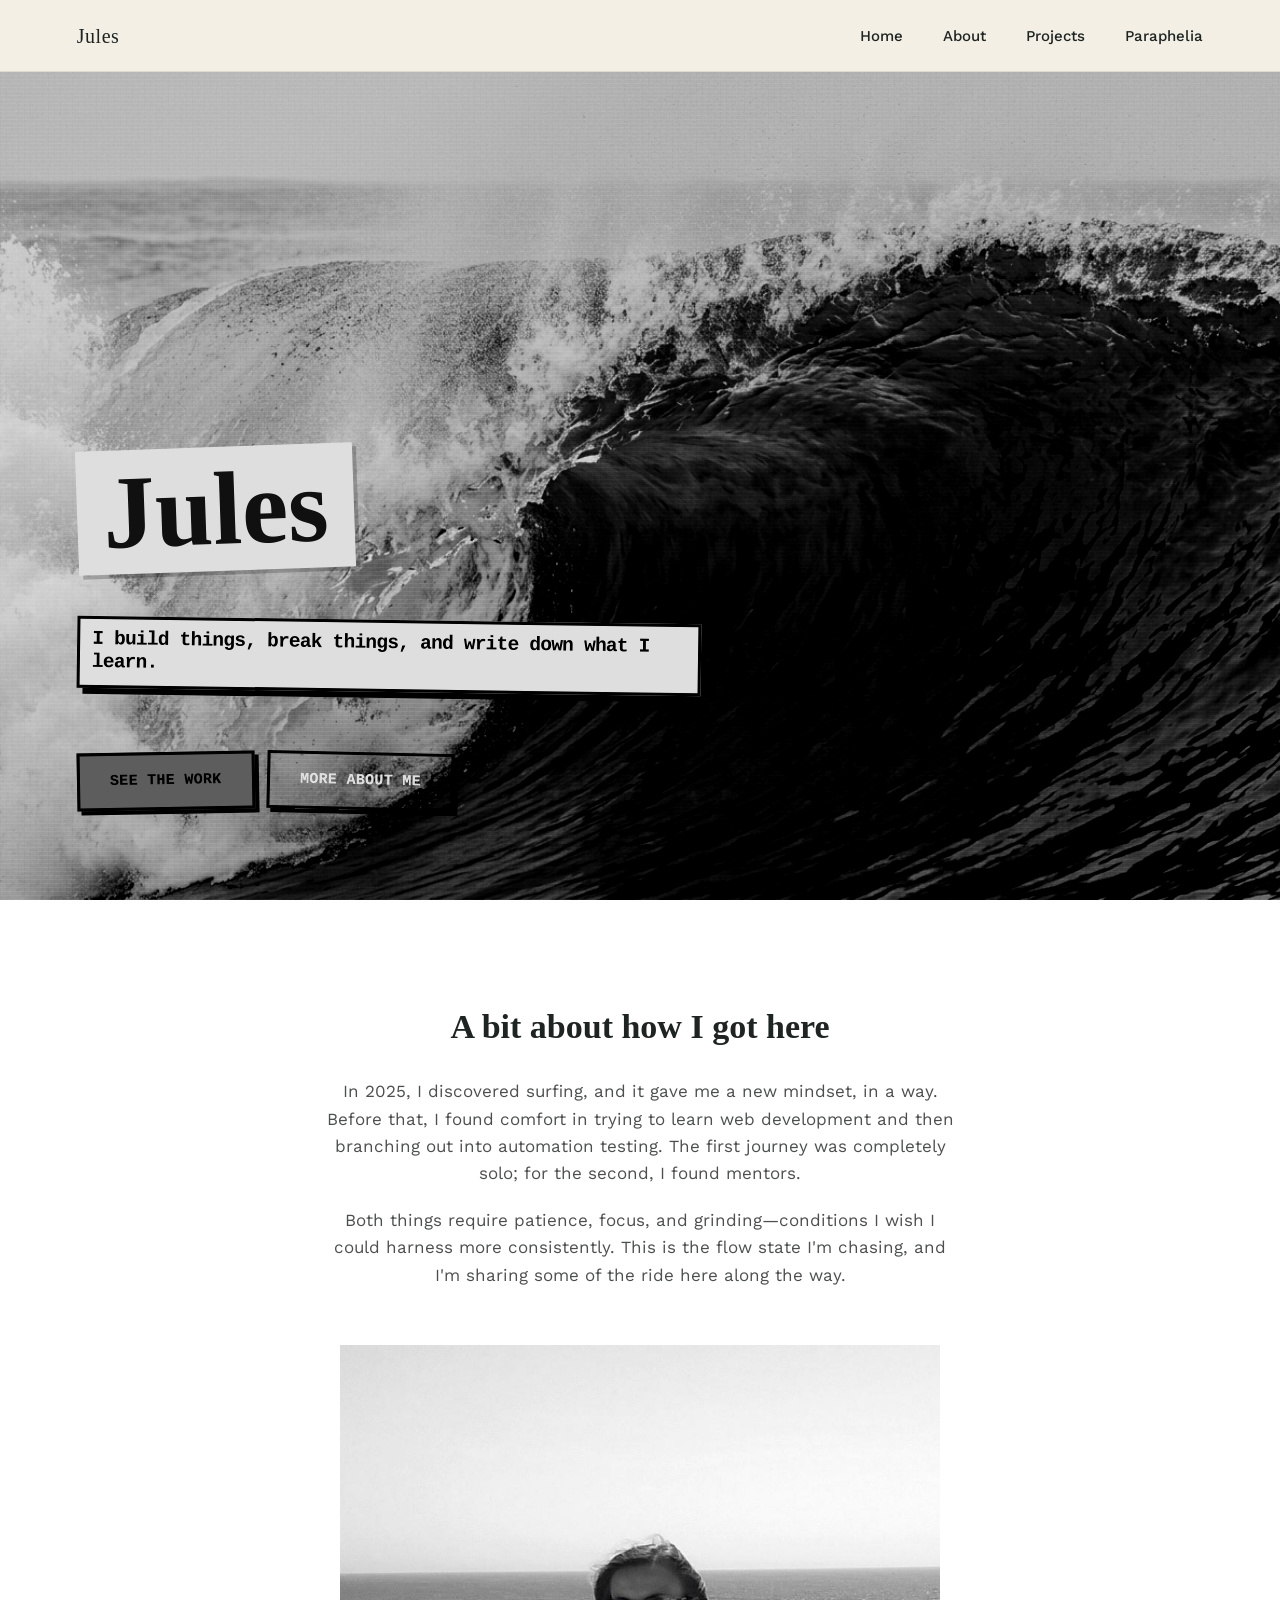
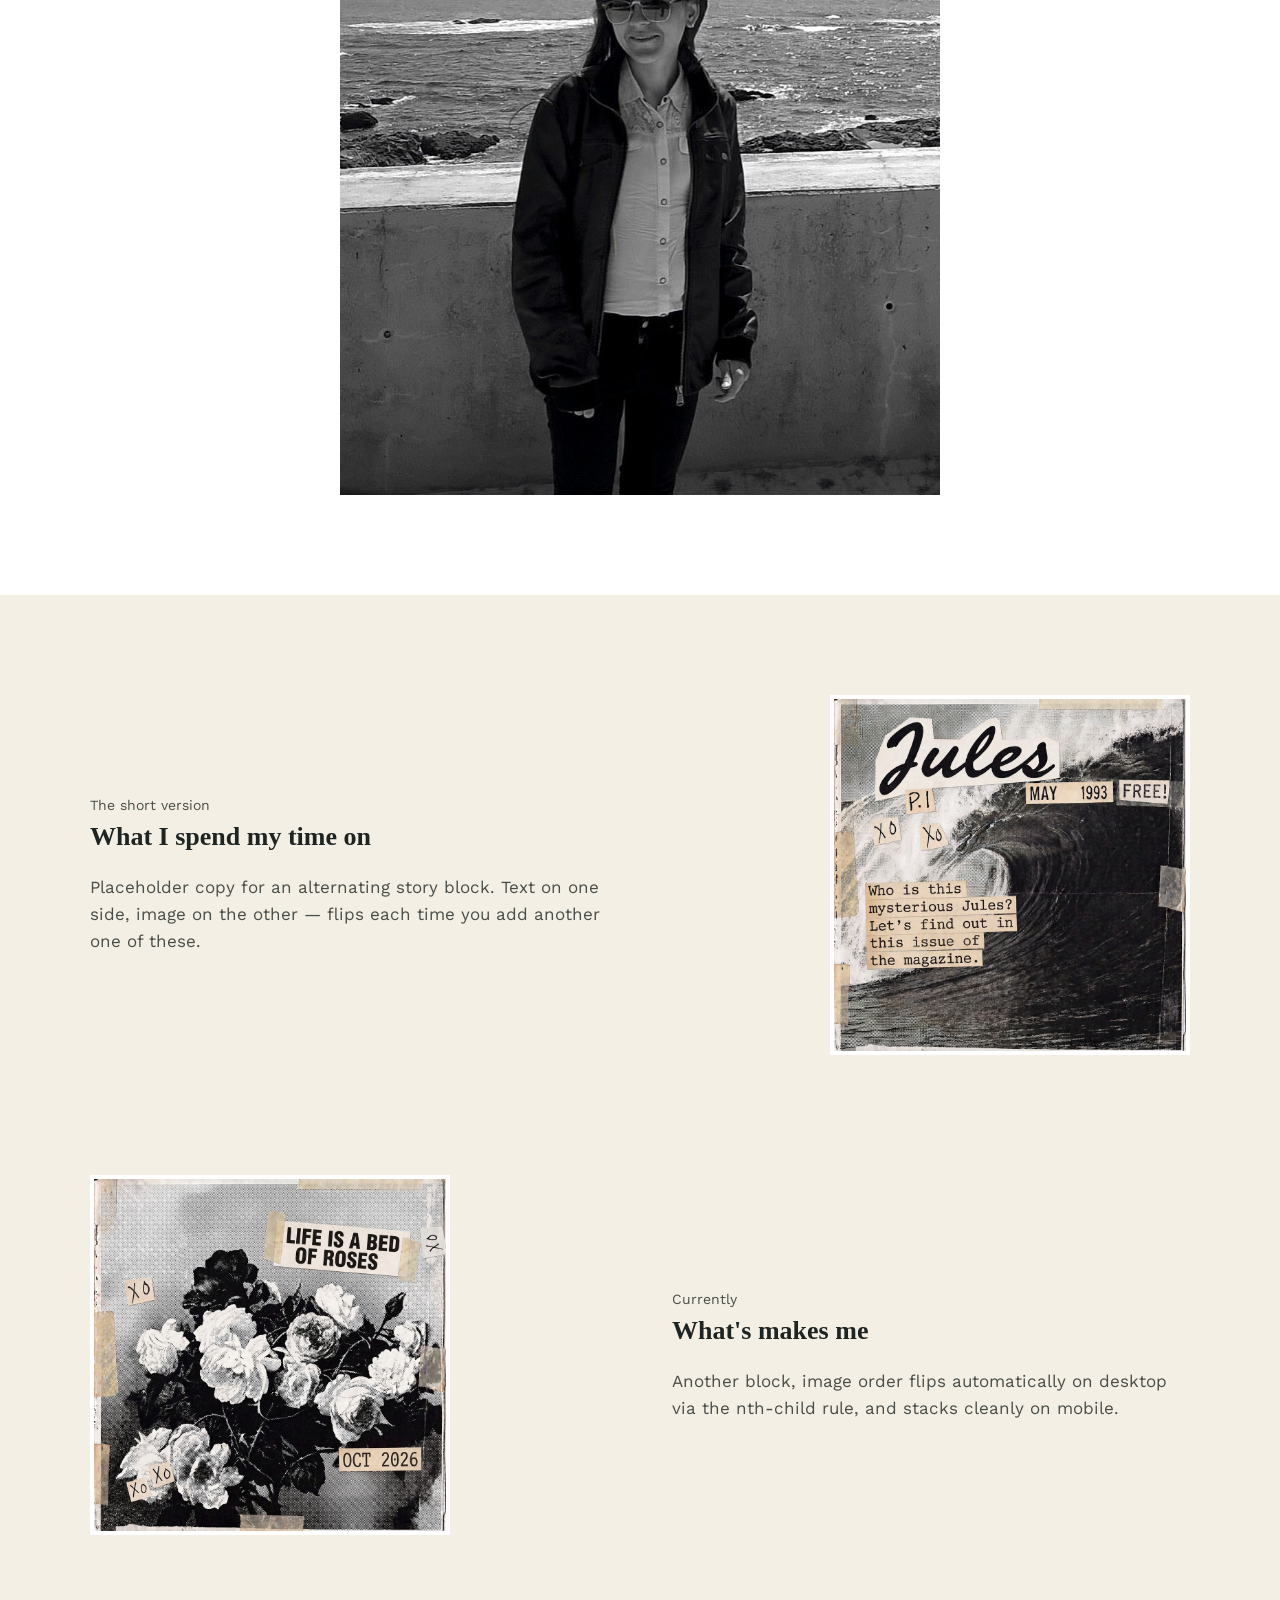
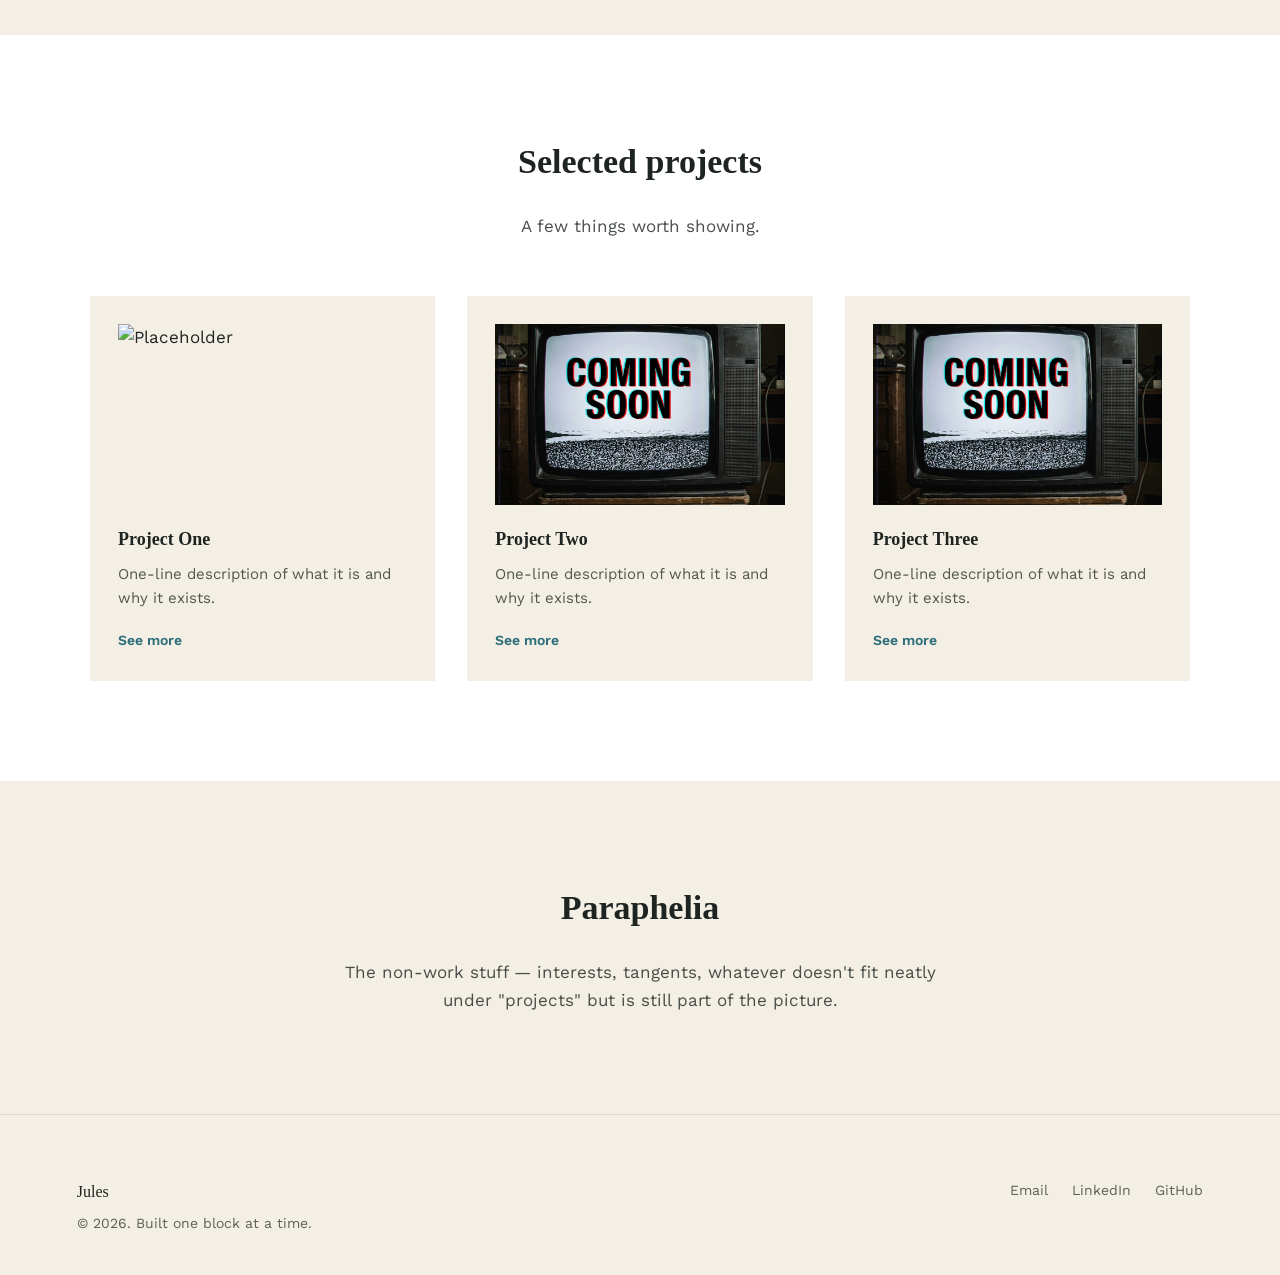
==== index.html @ 72de9118 "small test edit" ====
<!DOCTYPE html>
<html lang="en">
<head>
<meta charset="UTF-8">
<meta name="viewport" content="width=device-width, initial-scale=1.0">
<title>Jules — Scaffold</title>
<link rel="preconnect" href="https://fonts.googleapis.com">
<link href="https://fonts.googleapis.com/css2?family=Permanent+Marker&family=Special+Elite&family=Work+Sans:wght@400;500;600&display=swap" rel="stylesheet">
  <link rel="stylesheet" href="css/styles.css">
</head>
<body>

  <nav class="nav">
    <div class="nav__logo">Jules</div>
    <div class="nav__links">
      <a href="#home">Home</a>
      <a href="#about">About</a>
      <a href="#projects">Projects</a>
      <a href="#paraphelia">Paraphelia</a>
    </div>
  </nav>

  <!-- HERO: centered statement, homepage -->
  <section class="hero" id="home">
    <div class="hero__inner">
      <div class="zine-headline"><h1>Jules</h1></div>
      <div class="zine-body">I build things, break things, and write down what I learn.</div>
      <div class="hero__actions">
        <a href="#projects" class="btn btn--primary">See the work</a>
        <a href="#about" class="btn btn--ghost">More about me</a>
      </div>
    </div>
  </section>

  <!-- ABOUT: centered intro text, generous side whitespace -->
  <section class="section section--white" id="about">
    <div class="about">
      <h2>A bit about how I got here</h2>
      <p>In 2025, I discovered surfing, and it gave me a new mindset, in a way. Before that, I found comfort in trying to learn web development and then branching out into automation testing. The first journey was completely solo; for the second, I found mentors. </p>
      <p> Both things require patience, focus, and grinding—conditions I wish I could harness more consistently. This is the flow state I'm chasing, and I'm sharing some of the ride here along the way.</p>
      </div>

    <div class="triptych">
      <img src="images/Porto.jpg" alt="Porto">
    </div>
  </section>

  <!-- STORY: alternating text + image sections -->
  <section class="section">
    <div class="story">
      <div class="story__text">
        <p class="story__label">The short version</p>
        <h3>What I spend my time on</h3>
        <p>Placeholder copy for an alternating story block. Text on one side, image on the other — flips each time you add another one of these.</p>
      </div>
      <a class="story__preview" href="images/mysterious.png" target="_blank" rel="noopener" aria-label="Open the full mysterious scene">
        <img src="images/mysterious.png" alt="Mysterious scene">
      </a>
    </div>

    <div class="story">
      <div class="story__text">
        <p class="story__label">Currently</p>
        <h3>What's makes me</h3>
        <p>Another block, image order flips automatically on desktop via the nth-child rule, and stacks cleanly on mobile.</p>
      </div>
      <a class="story__preview" href="images/Life%20is%20roses.png" target="_blank" rel="noopener" aria-label="Open the full Life Is Roses image">
        <img src="images/Life%20is%20roses.png" alt="Life is roses">
      </a>
    </div>
  </section>

  <!-- PROJECTS: 3-column card grid -->
  <section class="section section--white" id="projects">
    <div class="about">
      <h2>Selected projects</h2>
      <p>A few things worth showing.</p>
    </div>

    <div class="cards">
      <div class="card">
        <img src="https://placehold.co/500x312/E8E2D3/1E2422?text=Project+1" alt="Placeholder">
        <h4>Project One</h4>
        <p>One-line description of what it is and why it exists.</p>
        <a href="#">See more</a>
      </div>
      <div class="card">
        <img src="images/soon.png" alt="Project Two preview">
        <h4>Project Two</h4>
        <p>One-line description of what it is and why it exists.</p>
        <a href="#">See more</a>
      </div>
      <div class="card">
        <img src="images/soon.png" alt="Project Three preview">
        <h4>Project Three</h4>
        <p>One-line description of what it is and why it exists.</p>
        <a href="#">See more</a>
      </div>
    </div>
  </section>

  <!-- PARAPHELIA: placeholder section for personal interests -->
  <section class="section" id="paraphelia">
    <div class="about">
      <h2>Paraphelia</h2>
      <p>The non-work stuff — interests, tangents, whatever doesn't fit neatly under "projects" but is still part of the picture.</p>
    </div>
  </section>

  <footer class="footer">
    <div>
      <div class="footer__logo">Jules</div>
      <div>© 2026. Built one block at a time.</div>
    </div>
    <div class="footer__links">
      <a href="#">Email</a>
      <a href="#">LinkedIn</a>
      <a href="#">GitHub</a>
    </div>
  </footer>

</body>
</html>
---- css/styles.css ----
:root {
    --sand: #F3EFE4;
    --ink: #1E2422;
    --teal: #2C6E7A;
    --coral: #E2673F;
    --sage: #7C8B6F;
    --pink: #C95778;
    --white: #FFFFFF;

    --font-display: 'Permanent Marker', cursive;
    --font-zine: 'Special Elite', monospace;
    --font-body: 'Work Sans', sans-serif;

    --nav-height: 72px;
    --gutter: clamp(24px, 6vw, 96px);
  }

  * { box-sizing: border-box; }

  html { scroll-behavior: smooth; }

  body {
    margin: 0;
    background: var(--sand);
    color: var(--ink);
    font-family: var(--font-body);
    font-size: 17px;
    line-height: 1.6;
  }

  a { color: inherit; text-decoration: none; }

  img { max-width: 100%; display: block; }

  /* ---------- Sticky nav ---------- */
  .nav {
    position: sticky;
    top: 0;
    z-index: 100;
    height: var(--nav-height);
    display: flex;
    align-items: center;
    justify-content: space-between;
    padding: 0 var(--gutter);
    background: var(--sand);
    border-bottom: 1px solid rgba(30,36,34,0.1);
  }

  .nav__logo {
    font-family: var(--font-display);
    font-size: 20px;
    letter-spacing: 0.5px;
  }

  .nav__links {
    display: flex;
    gap: 40px;
    font-size: 15px;
    font-weight: 500;
  }

  .nav__links a {
    position: relative;
    padding: 4px 0;
  }

  .nav__links a:hover,
  .nav__links a:focus-visible {
    color: var(--teal);
  }

  .nav__links a::after {
    content: "";
    position: absolute;
    left: 0;
    bottom: -2px;
    width: 0;
    height: 2px;
    background: var(--teal);
    transition: width 0.2s ease;
  }

  .nav__links a:hover::after,
  .nav__links a:focus-visible::after {
    width: 100%;
  }

  @media (max-width: 640px) {
    .nav__links { gap: 20px; font-size: 13px; }
  }

  /* ---------- Hero: centered statement ---------- */
  /* ---------- Hero: fanzine collage (Jules cover layout) ---------- */
  /* ---------- Hero: fanzine collage ---------- */
  .hero {
    position: relative;
    min-height: calc(100vh - var(--nav-height));
    display: flex;
    align-items: flex-end;
    justify-content: flex-start;
    text-align: left;
    padding: 60px var(--gutter) 90px;
    background-image: url('../images/hero.jpg');
    background-size: cover;
    background-position: center 60%;
    background-repeat: no-repeat;
    isolation: isolate;
  }

  .hero::after {
    content: "";
    position: absolute;
    inset: 0;
    background: linear-gradient(0deg, rgba(10,8,10,0.15) 0%, rgba(10,8,10,0) 40%);
    z-index: -1;
  }

  .hero__inner {
    max-width: 640px;
  }

  .zine-tags {
    display: flex;
    gap: 10px;
    margin-bottom: 22px;
  }

  .zine-tag {
    background: var(--sand);
    color: var(--ink);
    font-family: var(--font-zine);
    font-size: 13px;
    letter-spacing: 0.5px;
    padding: 6px 14px;
    transform: rotate(-1.5deg);
    box-shadow: 3px 3px 0 rgba(0,0,0,0.18);
  }

  .zine-tag:nth-child(2) { transform: rotate(1.5deg); }

  .zine-headline {
    display: inline-block;
    background: var(--sand);
    padding: 10px 26px;
    transform: rotate(-2deg);
    box-shadow: 4px 4px 0 rgba(0,0,0,0.2);
    margin-bottom: 22px;
  }

  .zine-headline h1 {
    margin: 0;
    font-family: var(--font-display);
    font-size: clamp(52px, 10vw, 104px);
    line-height: 1;
    color: var(--ink);
  }

  .zine-body {
    display: inline-block;
    background: var(--sand);
    color: var(--ink);
    font-family: var(--font-zine);
    font-size: 15px;
    line-height: 1.7;
    padding: 18px 22px;
    max-width: 440px;
    transform: rotate(-1deg);
    box-shadow: 4px 4px 0 rgba(0,0,0,0.18);
    margin-bottom: 28px;
  }

  .zine-body u {
    text-decoration-thickness: 2px;
    text-decoration-color: var(--pink);
  }

  .hero__actions {
    display: flex;
    gap: 16px;
    flex-wrap: wrap;
  }

  .btn {
    display: inline-block;
    padding: 14px 30px;
    border-radius: 999px;
    font-weight: 600;
    font-size: 15px;
  }

  .btn--primary {
    background: var(--pink);
    color: var(--white);
  }

  .btn--primary:hover { background: #ad4363; }

  .btn--ghost {
    border: 1px solid rgba(255,255,255,0.8);
    color: var(--white);
  }

  .btn--ghost:hover { border-color: var(--pink); color: var(--pink); }

  /* ---------- Centered intro / about text block ---------- */
  .section {
    padding: 100px var(--gutter);
  }

  .section--white { background: var(--white); }

  .about {
    max-width: 640px;
    margin: 0 auto;
    text-align: center;
  }

  .about h2 {
    font-family: var(--font-display);
    font-size: clamp(24px, 3vw, 34px);
    margin: 0 0 24px;
  }

  .about p {
    margin: 0 0 20px;
    color: rgba(30,36,34,0.8);
  }

  .about p:last-child { margin-bottom: 0; }

  /* ---------- Image triptych ---------- */
  .triptych {
    display: flex;
    justify-content: center;
    margin-top: 56px;
  }

  .triptych img {
    width: min(100%, 600px);
    aspect-ratio: 4 / 5;
    object-fit: cover;
  }

  /* ---------- Alternating text + image ---------- */
  .story {
    display: grid;
    grid-template-columns: 1fr 1fr;
    gap: 64px;
    align-items: center;
    max-width: 1100px;
    margin: 0 auto;
  }

  .story + .story { margin-top: 120px; }

  .story:nth-child(even) .story__text { order: 2; }

  .story__label {
    font-size: 14px;
    color: var(--sage);
    margin-bottom: 12px;
  }

  .story__text h3 {
    font-family: var(--font-display);
    font-size: 26px;
    margin: 0 0 16px;
  }

  .story__text p {
    color: rgba(30,36,34,0.8);
    margin: 0;
  }

  .story img {
    width: 100%;
    aspect-ratio: 4 / 3;
    object-fit: cover;
  }

  .story__preview {
    display: block;
    width: min(100%, 360px);
    aspect-ratio: 1;
    justify-self: end;
    padding: 4px;
    background: var(--white);
    overflow: hidden;
  }

  .story:nth-child(even) .story__preview {
    justify-self: start;
  }

  .story__preview img {
    width: 100%;
    height: 100%;
    object-fit: contain;
    transition: transform 0.2s ease;
  }

  .story__preview:hover img,
  .story__preview:focus-visible img {
    transform: scale(1.02);
  }

  @media (max-width: 780px) {
    .story, .story:nth-child(even) .story__text {
      grid-template-columns: 1fr;
      order: initial;
    }
    .story { grid-template-columns: 1fr; }
    .story + .story { margin-top: 64px; }
    .story__preview { justify-self: center; }
    .story:nth-child(even) .story__preview { justify-self: center; }
  }

  /* ---------- Cards row ---------- */
  .cards {
    display: grid;
    grid-template-columns: repeat(3, 1fr);
    gap: 32px;
    max-width: 1100px;
    margin: 56px auto 0;
  }

  .card {
    background: var(--sand);
    padding: 28px;
  }

  .card img {
    width: 100%;
    aspect-ratio: 16 / 10;
    object-fit: cover;
    margin-bottom: 20px;
  }

  .card h4 {
    font-family: var(--font-display);
    font-size: 18px;
    margin: 0 0 8px;
  }

  .card p {
    font-size: 15px;
    color: rgba(30,36,34,0.75);
    margin: 0 0 16px;
  }

  .card a {
    font-size: 14px;
    font-weight: 600;
    color: var(--teal);
  }

  @media (max-width: 780px) {
    .cards { grid-template-columns: 1fr; }
  }

  /* ---------- Footer ---------- */
  .footer {
    padding: 64px var(--gutter) 40px;
    border-top: 1px solid rgba(30,36,34,0.1);
    display: flex;
    justify-content: space-between;
    flex-wrap: wrap;
    gap: 24px;
    font-size: 14px;
    color: rgba(30,36,34,0.7);
  }

  .footer__logo {
    font-family: var(--font-display);
    font-size: 16px;
    color: var(--ink);
    margin-bottom: 8px;
  }

  .footer__links {
    display: flex;
    gap: 24px;
  }
  /* ---------- Rugged 90s photocopied zine treatment (hero only) ---------- */
  .hero { isolation: isolate; filter: grayscale(1) contrast(1.18) brightness(.87); }
  .hero::before {
    content: ""; position: absolute; inset: 0; z-index: 0; pointer-events: none;
    background-image:
      repeating-linear-gradient(0deg, rgba(255,255,255,.10) 0 1px, transparent 1px 4px),
      repeating-linear-gradient(90deg, rgba(0,0,0,.055) 0 1px, transparent 1px 6px),
      radial-gradient(ellipse at 15% 30%, rgba(255,255,255,.20), transparent 42%),
      radial-gradient(ellipse at 70% 65%, rgba(0,0,0,.34), transparent 62%);
    mix-blend-mode: overlay; opacity: .72;
  }
  .hero__inner { position: relative; z-index: 2; max-width: 830px; }
  .zine-body {
    display: inline-block; max-width: 39rem; margin-top: 1.7rem; padding: .55rem .75rem .62rem;
    color: #0b0b0b; background: #f4efe4; border: 3px solid #0b0b0b; box-shadow: 6px 6px 0 #0b0b0b;
    font-family: "Courier New", Courier, monospace; font-size: clamp(.9rem, 1.6vw, 1.22rem);
    font-weight: 700; line-height: 1.2; letter-spacing: -.04em; transform: rotate(.8deg);
  }
  .hero__actions { gap: .8rem; margin-top: 2rem; }
  .hero .btn {
    border: 3px solid #0b0b0b; border-radius: 0; box-shadow: 4px 4px 0 #0b0b0b;
    font-family: "Courier New", Courier, monospace; font-weight: 900; letter-spacing: .02em;
    text-transform: uppercase; transform: rotate(-1deg); transition: transform .12s ease, box-shadow .12s ease;
  }
  .hero .btn:nth-child(2) { transform: rotate(1.3deg); }
  .hero .btn:hover { transform: translate(3px,3px) rotate(-1deg); box-shadow: 1px 1px 0 #0b0b0b; }
  .hero .btn--primary { background: #ff3ea5; color: #090909; }
  .hero .btn--secondary { background: #f4efe4; color: #090909; }
  @media (max-width: 640px) { .zine-body { margin-top: 1.3rem; box-shadow: 4px 4px 0 #0b0b0b; } }
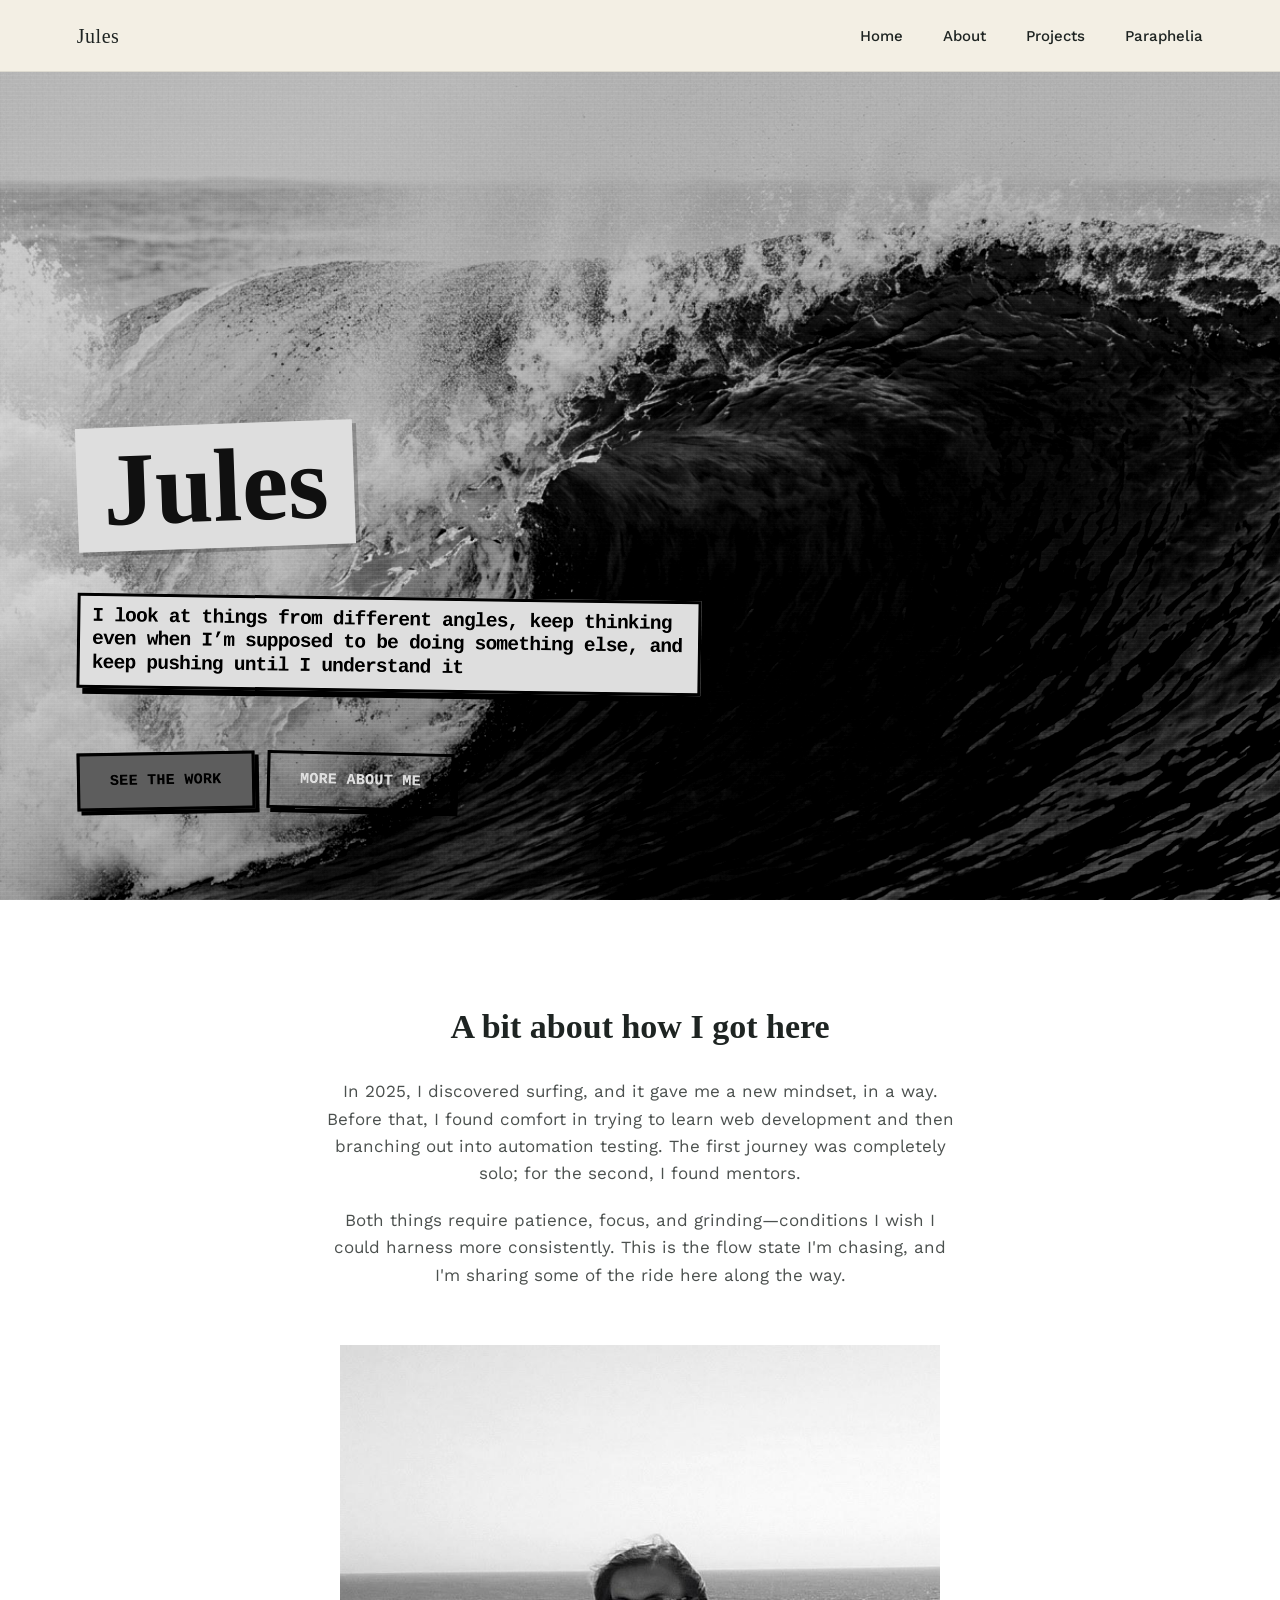
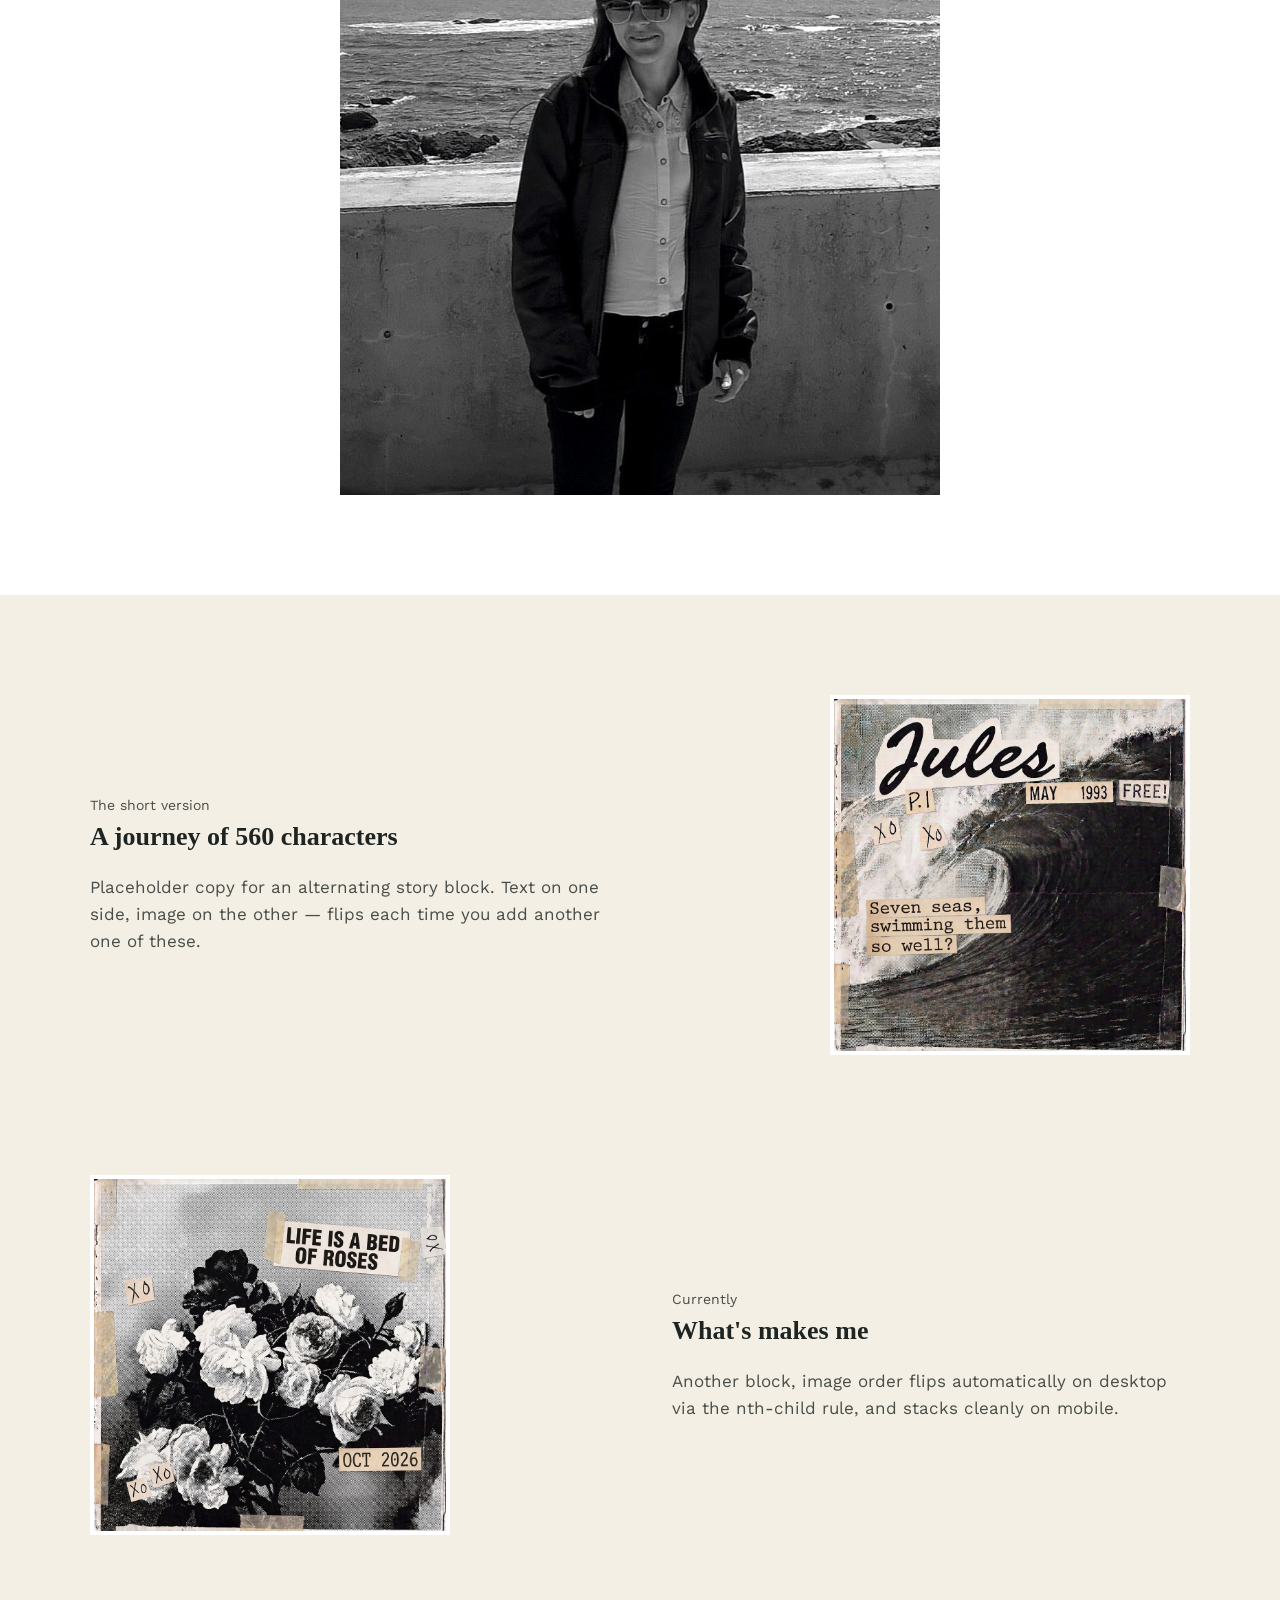
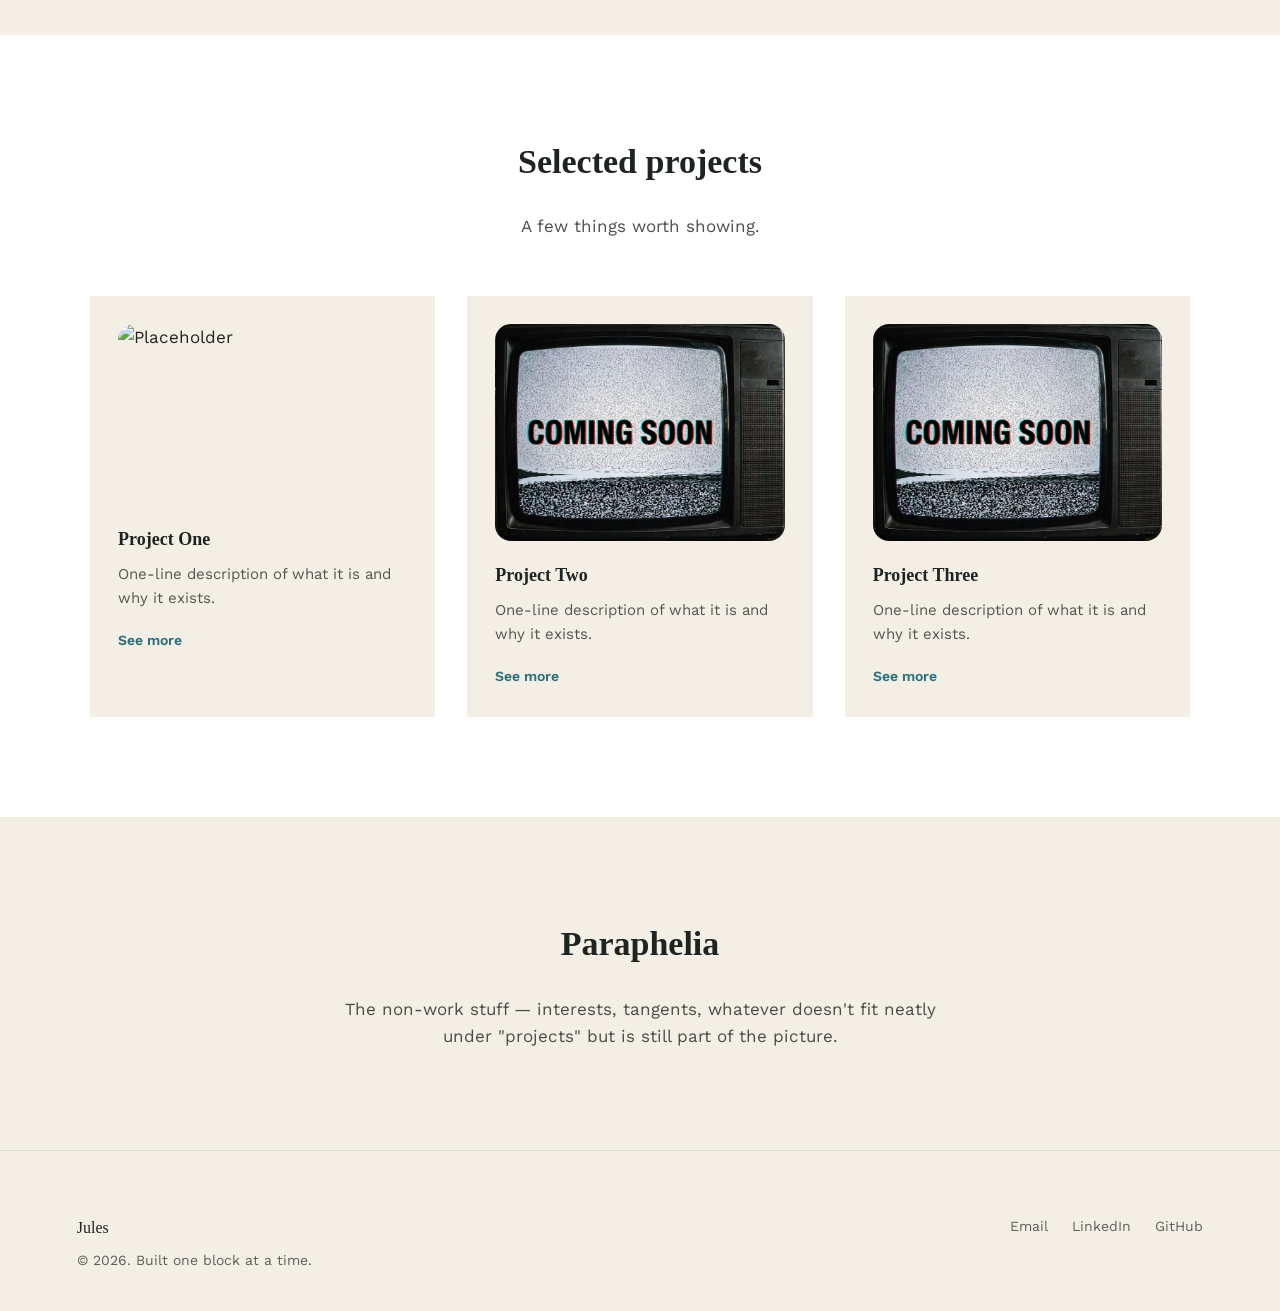
==== commit 95d6244a: "Update portfolio previews and images" ====
--- a/index.html
+++ b/index.html
@@ -24,7 +24,8 @@
   <section class="hero" id="home">
     <div class="hero__inner">
       <div class="zine-headline"><h1>Jules</h1></div>
-      <div class="zine-body">I build things, break things, and write down what I learn.</div>
+      <div class="zine-body">I look at things from different angles, keep thinking even when I’m supposed to be doing something else, and keep pushing until I understand it
+</div>
       <div class="hero__actions">
         <a href="#projects" class="btn btn--primary">See the work</a>
         <a href="#about" class="btn btn--ghost">More about me</a>
@@ -50,11 +51,11 @@
     <div class="story">
       <div class="story__text">
         <p class="story__label">The short version</p>
-        <h3>What I spend my time on</h3>
+        <h3>A journey of 560 characters</h3>
         <p>Placeholder copy for an alternating story block. Text on one side, image on the other — flips each time you add another one of these.</p>
       </div>
-      <a class="story__preview" href="images/mysterious.png" target="_blank" rel="noopener" aria-label="Open the full mysterious scene">
-        <img src="images/mysterious.png" alt="Mysterious scene">
+      <a class="story__preview" href="images/Seven%20seas.png" target="_blank" rel="noopener" aria-label="Open the full Seven Seas image">
+        <img src="images/Seven%20seas.png" alt="Seven Seas">
       </a>
     </div>
 
@@ -85,13 +86,17 @@
         <a href="#">See more</a>
       </div>
       <div class="card">
-        <img src="images/soon.png" alt="Project Two preview">
+        <div class="card__image-frame">
+          <img src="images/very%20soon.png" alt="Project Two preview">
+        </div>
         <h4>Project Two</h4>
         <p>One-line description of what it is and why it exists.</p>
         <a href="#">See more</a>
       </div>
       <div class="card">
-        <img src="images/soon.png" alt="Project Three preview">
+        <div class="card__image-frame">
+          <img src="images/very%20soon.png" alt="Project Three preview">
+        </div>
         <h4>Project Three</h4>
         <p>One-line description of what it is and why it exists.</p>
         <a href="#">See more</a>
--- a/css/styles.css
+++ b/css/styles.css
@@ -334,6 +334,25 @@
     aspect-ratio: 16 / 10;
     object-fit: cover;
     margin-bottom: 20px;
+    border-radius: 16px;
+  }
+
+  .card__image-frame {
+    aspect-ratio: 4 / 3;
+    margin-bottom: 20px;
+    overflow: hidden;
+    border-radius: 16px;
+  }
+
+  .card__image-frame img {
+    width: 100%;
+    height: 100%;
+    aspect-ratio: auto;
+    object-fit: cover;
+    object-position: center;
+    transform: scale(1.25);
+    transform-origin: 55% 20%;
+    margin-bottom: 0;
   }
 
   .card h4 {
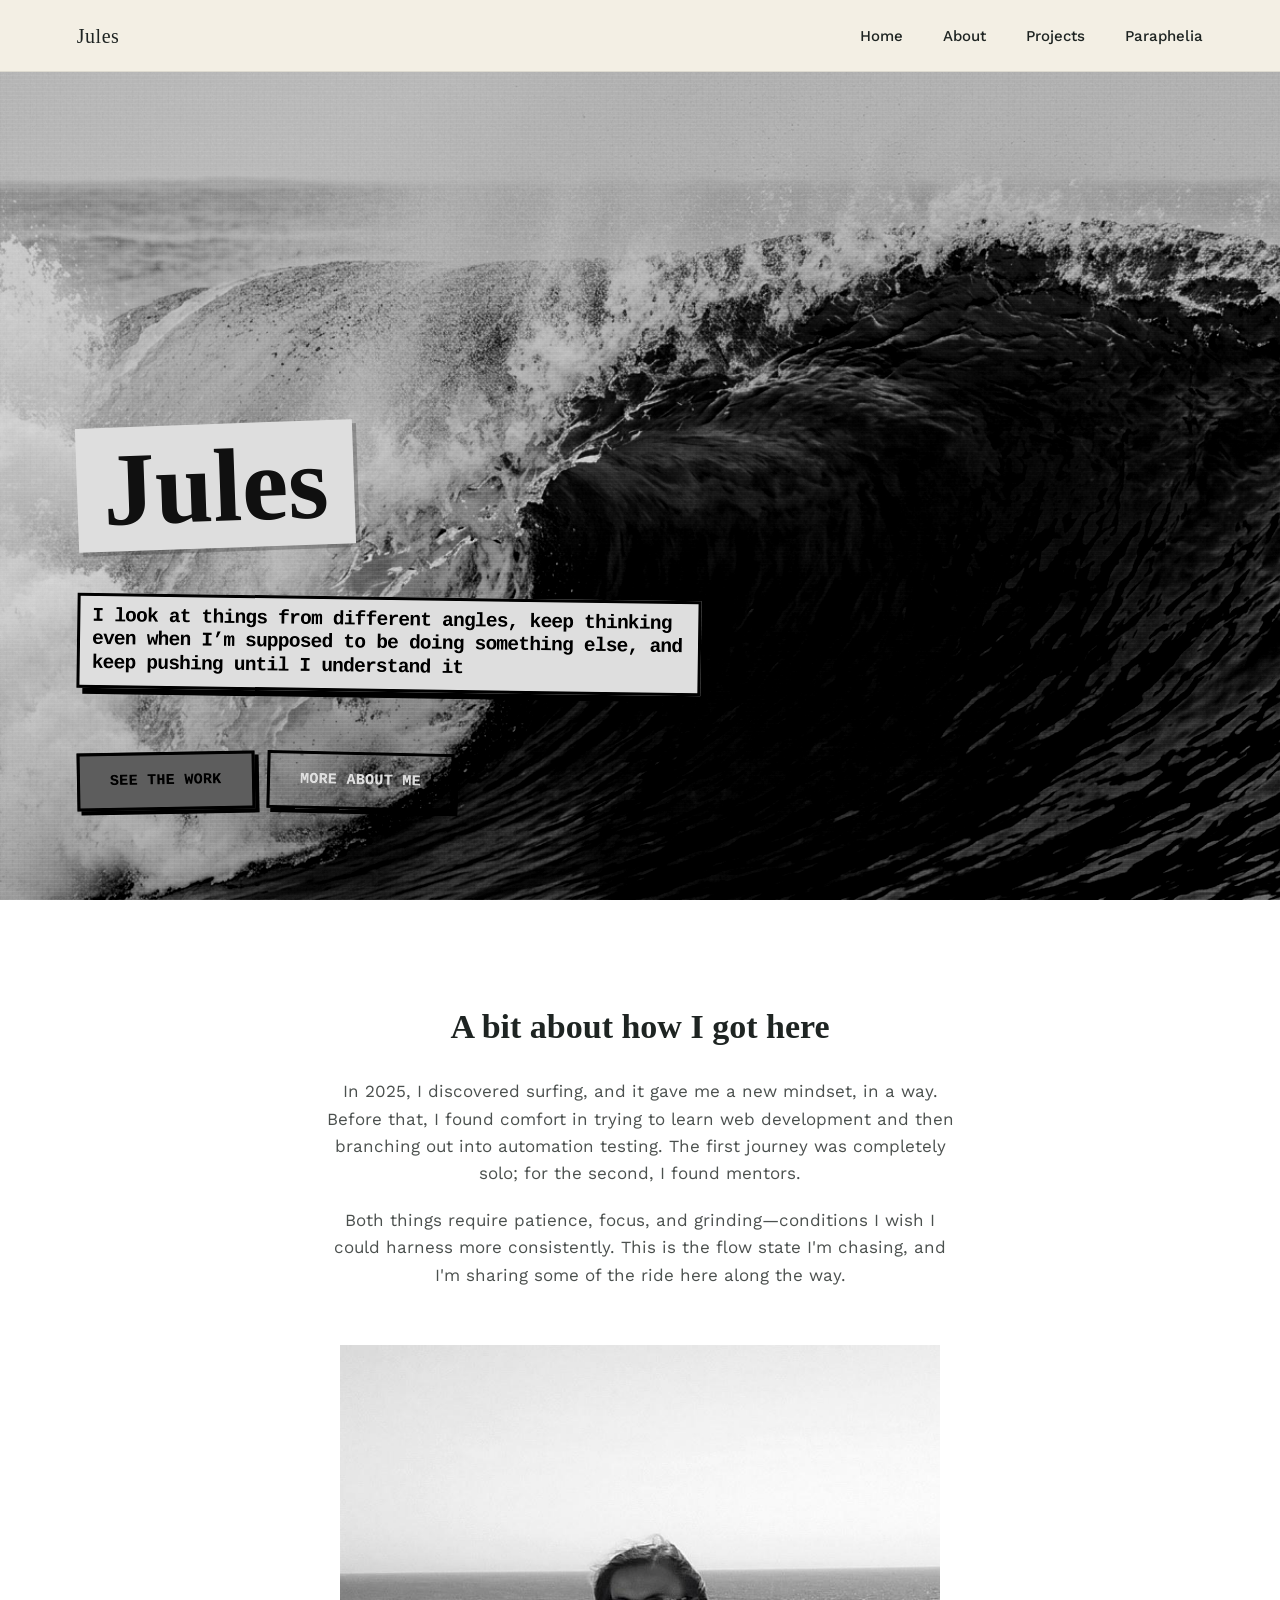
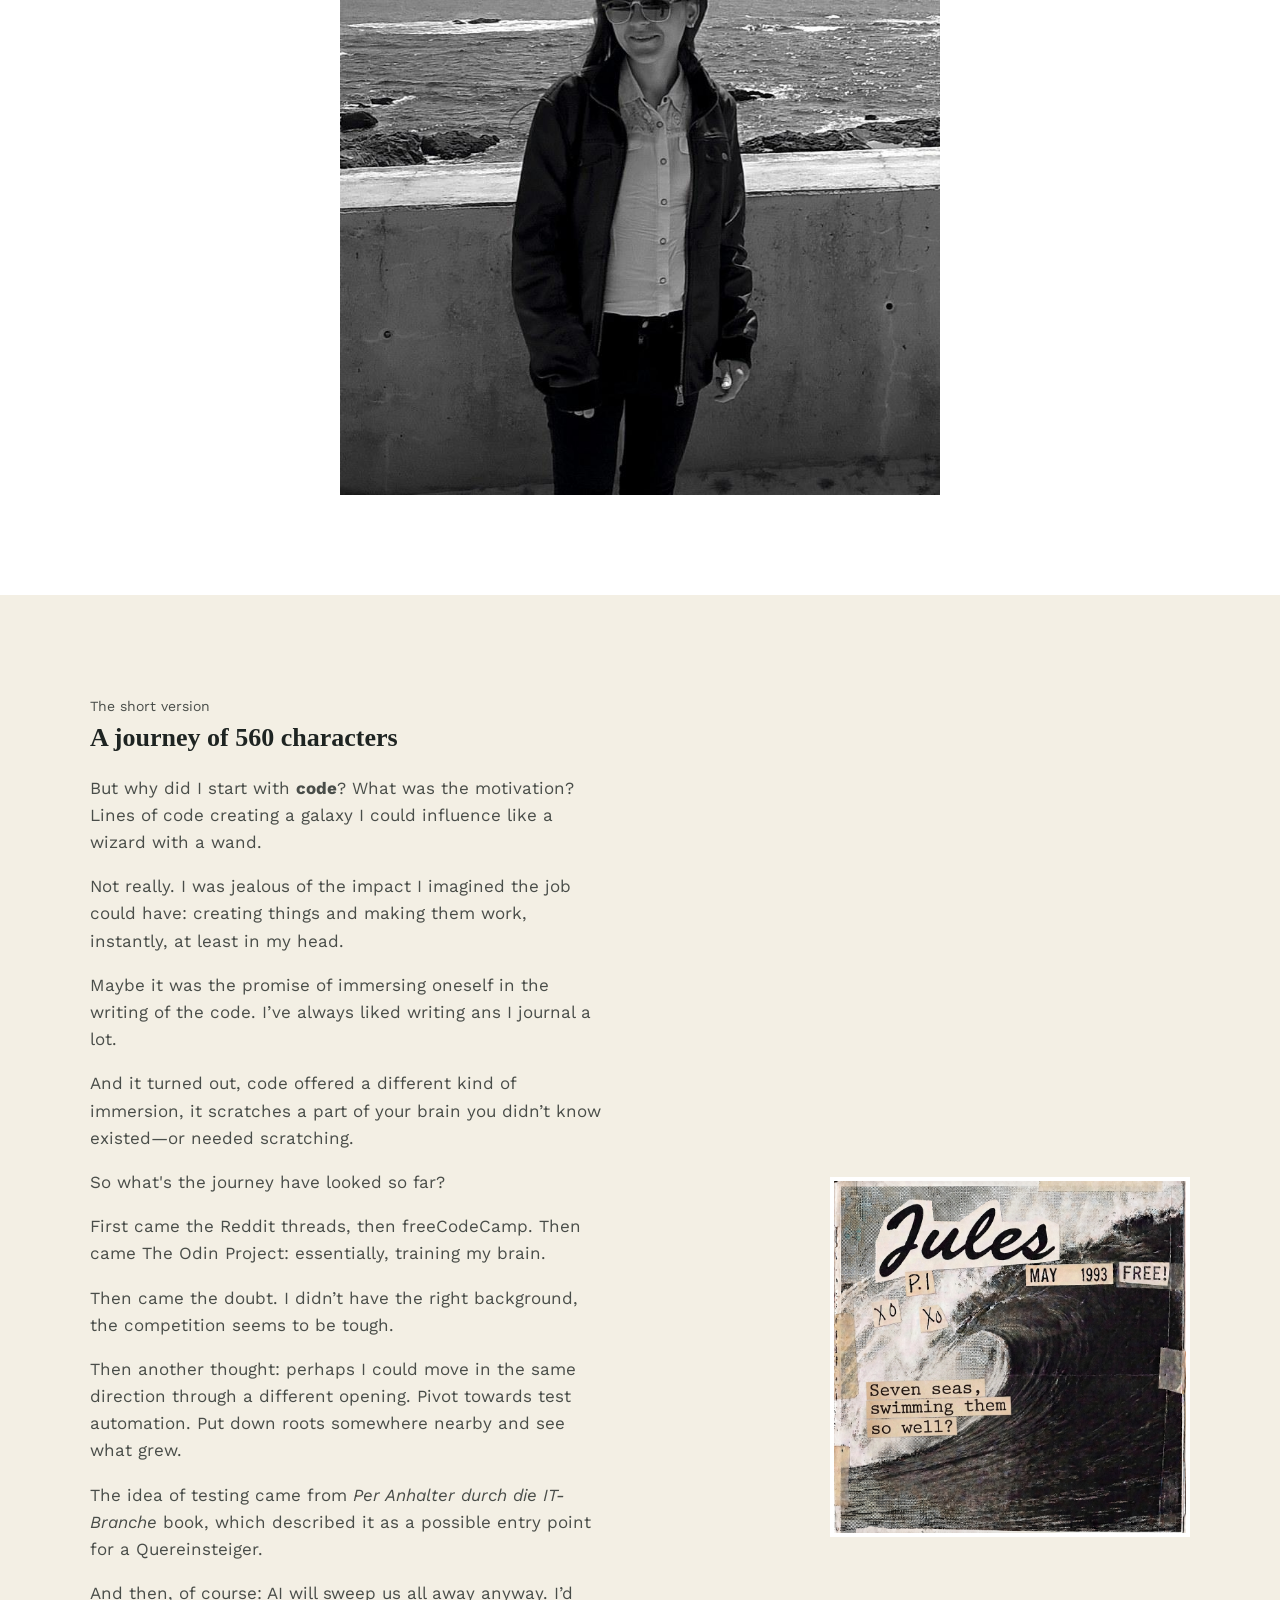
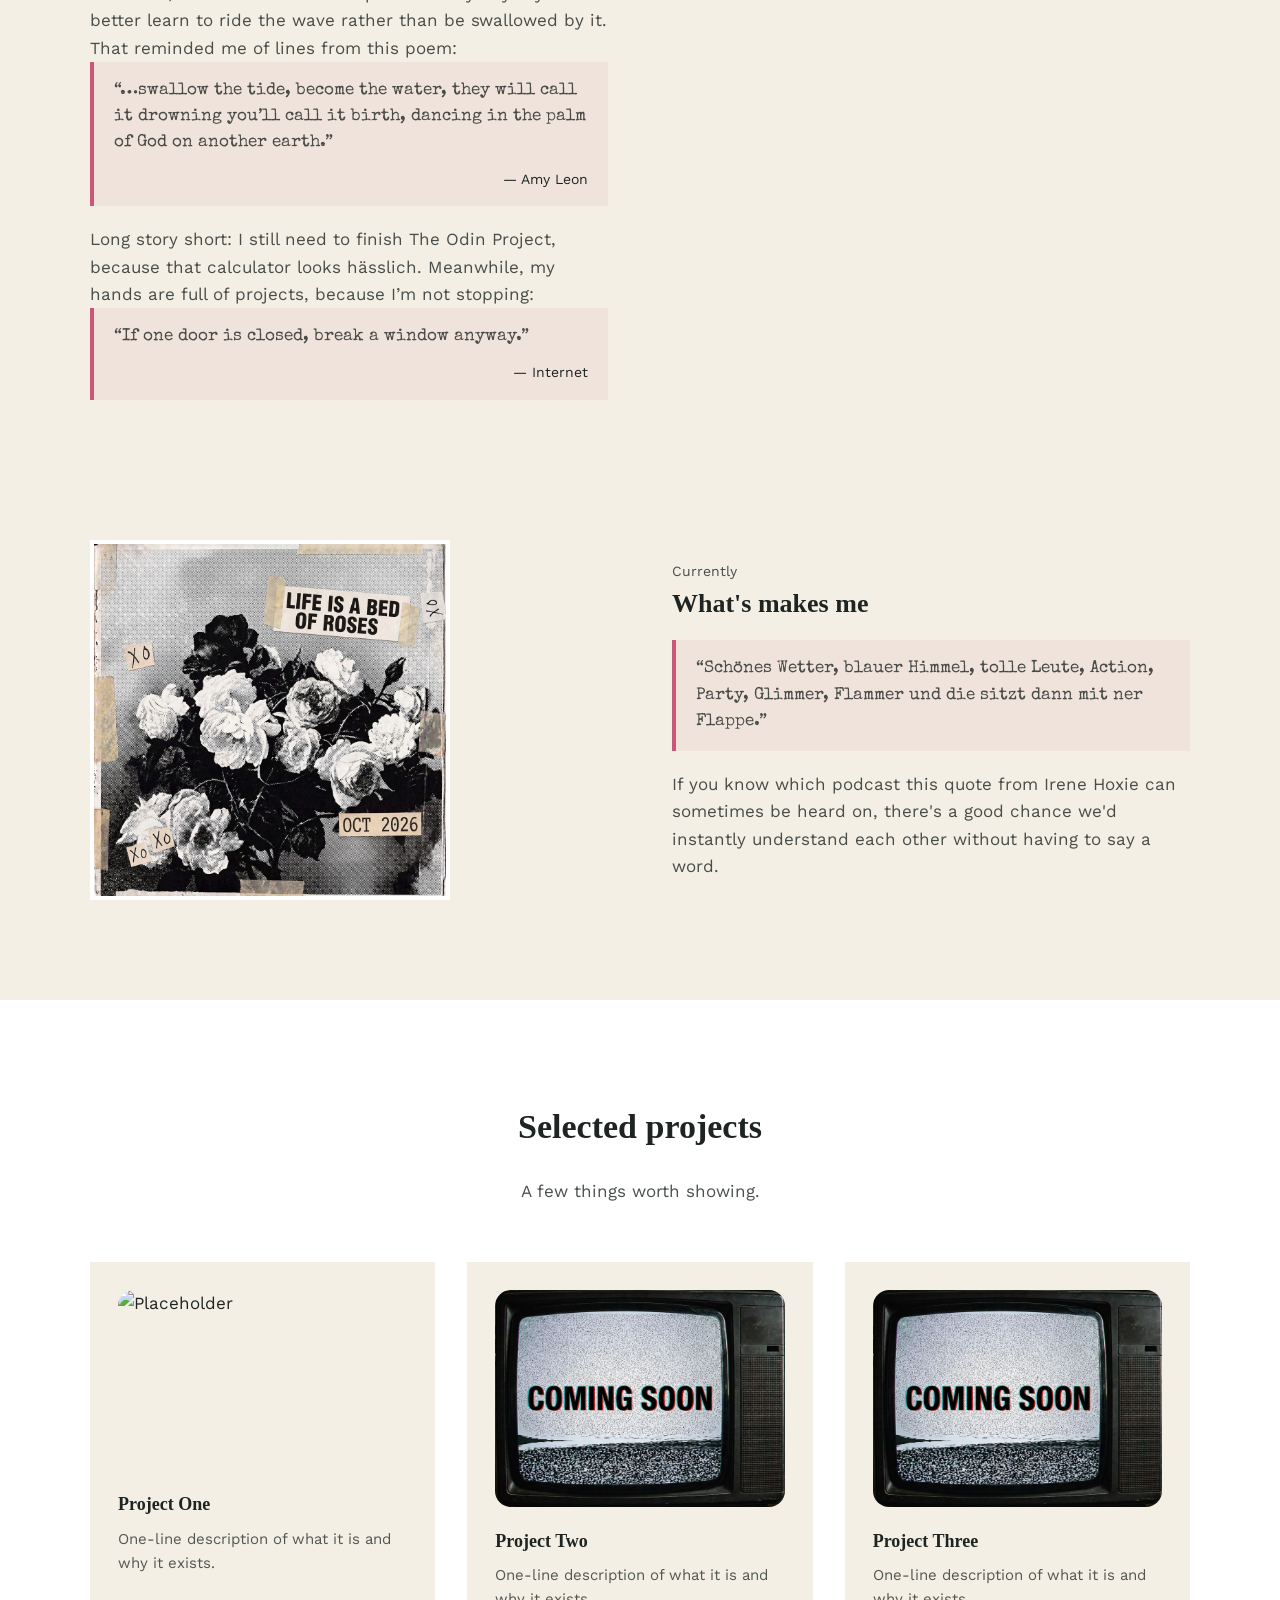
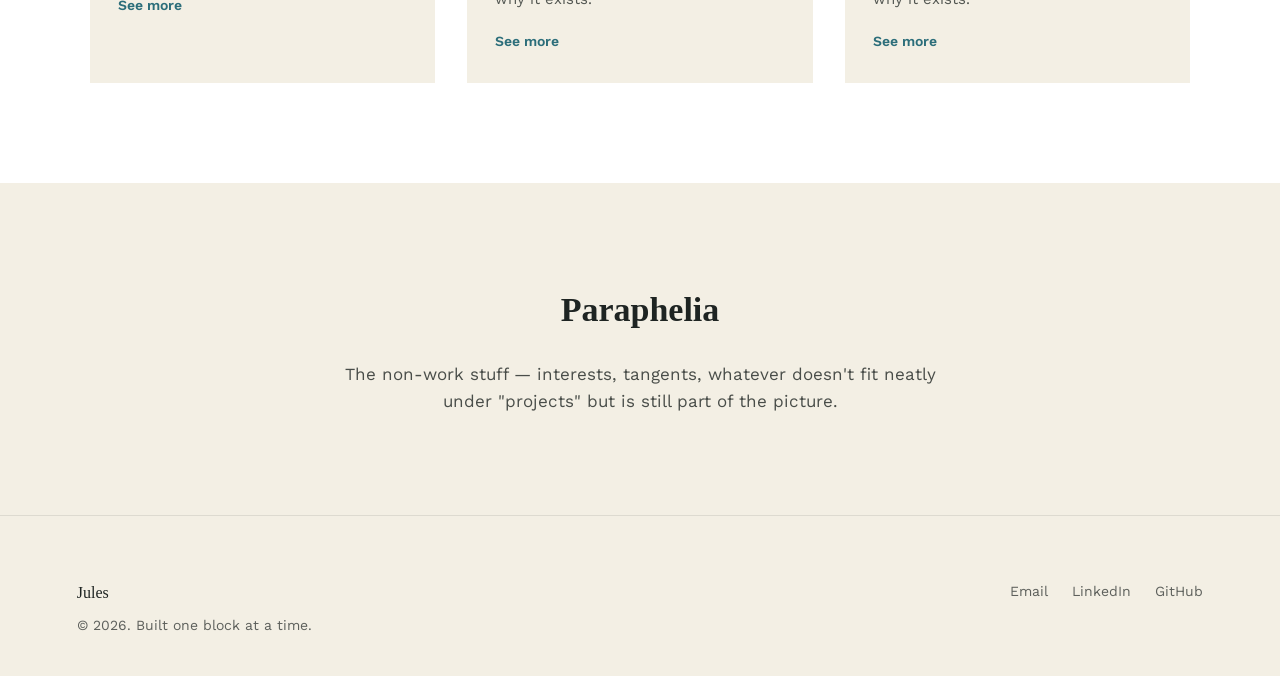
==== commit 4f1bd8ae: "Add personal journey story content" ====
--- a/index.html
+++ b/index.html
@@ -52,7 +52,25 @@
       <div class="story__text">
         <p class="story__label">The short version</p>
         <h3>A journey of 560 characters</h3>
-        <p>Placeholder copy for an alternating story block. Text on one side, image on the other — flips each time you add another one of these.</p>
+        <p>But why did I start with <strong>code</strong>? What was the motivation? Lines of code creating a galaxy I could influence like a wizard with a wand.</p>
+        <p>Not really. I was jealous of the impact I imagined the job could have: creating things and making them work, instantly, at least in my head.</p>
+        <p>Maybe it was the promise of immersing oneself in the writing of the code. I’ve always liked writing ans I journal a lot.</p>
+        <p>And it turned out, code offered a different kind of immersion, it scratches a part of your brain you didn’t know existed—or needed scratching.</p>
+        <p>So what's the journey have looked so far?</p>
+        <p>First came the Reddit threads, then freeCodeCamp. Then came The Odin Project: essentially, training my brain. </p>
+        <p>Then came the doubt. I didn’t have the right background, the competition seems to be tough. </p>
+        <p>Then another thought: perhaps I could move in the same direction through a different opening. Pivot towards test automation. Put down roots somewhere nearby and see what grew.</p>
+        <p>The idea of testing came from <em>Per Anhalter durch die IT-Branche</em> book, which described it as a possible entry point for a Quereinsteiger.</p>
+        <p>And then, of course: AI will sweep us all away anyway. I’d better learn to ride the wave rather than be swallowed by it. That reminded me of lines from this poem:</p>
+        <blockquote class="story__quote">
+          <p>“…swallow the tide, become the water, they will call it drowning you’ll call it birth, dancing in the palm of God on another earth.”</p>
+          <cite class="story__quote-attribution">— Amy Leon</cite>
+        </blockquote>
+        <p>Long story short: I still need to finish The Odin Project, because that calculator looks hässlich. Meanwhile, my hands are full of projects, because I’m not stopping: </p>
+        <blockquote class="story__quote">
+          <p>“If one door is closed, break a window anyway.”</p>
+          <cite class="story__quote-attribution">— Internet</cite>
+        </blockquote>
       </div>
       <a class="story__preview" href="images/Seven%20seas.png" target="_blank" rel="noopener" aria-label="Open the full Seven Seas image">
         <img src="images/Seven%20seas.png" alt="Seven Seas">
@@ -63,7 +81,10 @@
       <div class="story__text">
         <p class="story__label">Currently</p>
         <h3>What's makes me</h3>
-        <p>Another block, image order flips automatically on desktop via the nth-child rule, and stacks cleanly on mobile.</p>
+        <blockquote class="story__quote">
+          <p>“Schönes Wetter, blauer Himmel, tolle Leute, Action, Party, Glimmer, Flammer und die sitzt dann mit ner Flappe.”</p>
+        </blockquote>
+        <p>If you know which podcast this quote from Irene Hoxie can sometimes be heard on, there's a good chance we'd instantly understand each other without having to say a word.</p>
       </div>
       <a class="story__preview" href="images/Life%20is%20roses.png" target="_blank" rel="noopener" aria-label="Open the full Life Is Roses image">
         <img src="images/Life%20is%20roses.png" alt="Life is roses">
--- a/css/styles.css
+++ b/css/styles.css
@@ -270,6 +270,30 @@
   .story__text p {
     color: rgba(30,36,34,0.8);
     margin: 0;
+  }
+
+  .story__text > p + p { margin-top: 1em; }
+
+  .story__quote {
+    margin: 0 0 20px;
+    padding: 16px 20px;
+    border-left: 4px solid var(--pink);
+    background: rgba(201,87,120,0.08);
+    color: var(--ink);
+    font-family: var(--font-zine);
+    font-size: 17px;
+    line-height: 1.55;
+  }
+
+  .story__quote p { margin: 0; }
+
+  .story__quote-attribution {
+    display: block;
+    margin-top: 12px;
+    font-family: var(--font-body);
+    font-size: 14px;
+    font-style: normal;
+    text-align: right;
   }
 
   .story img {
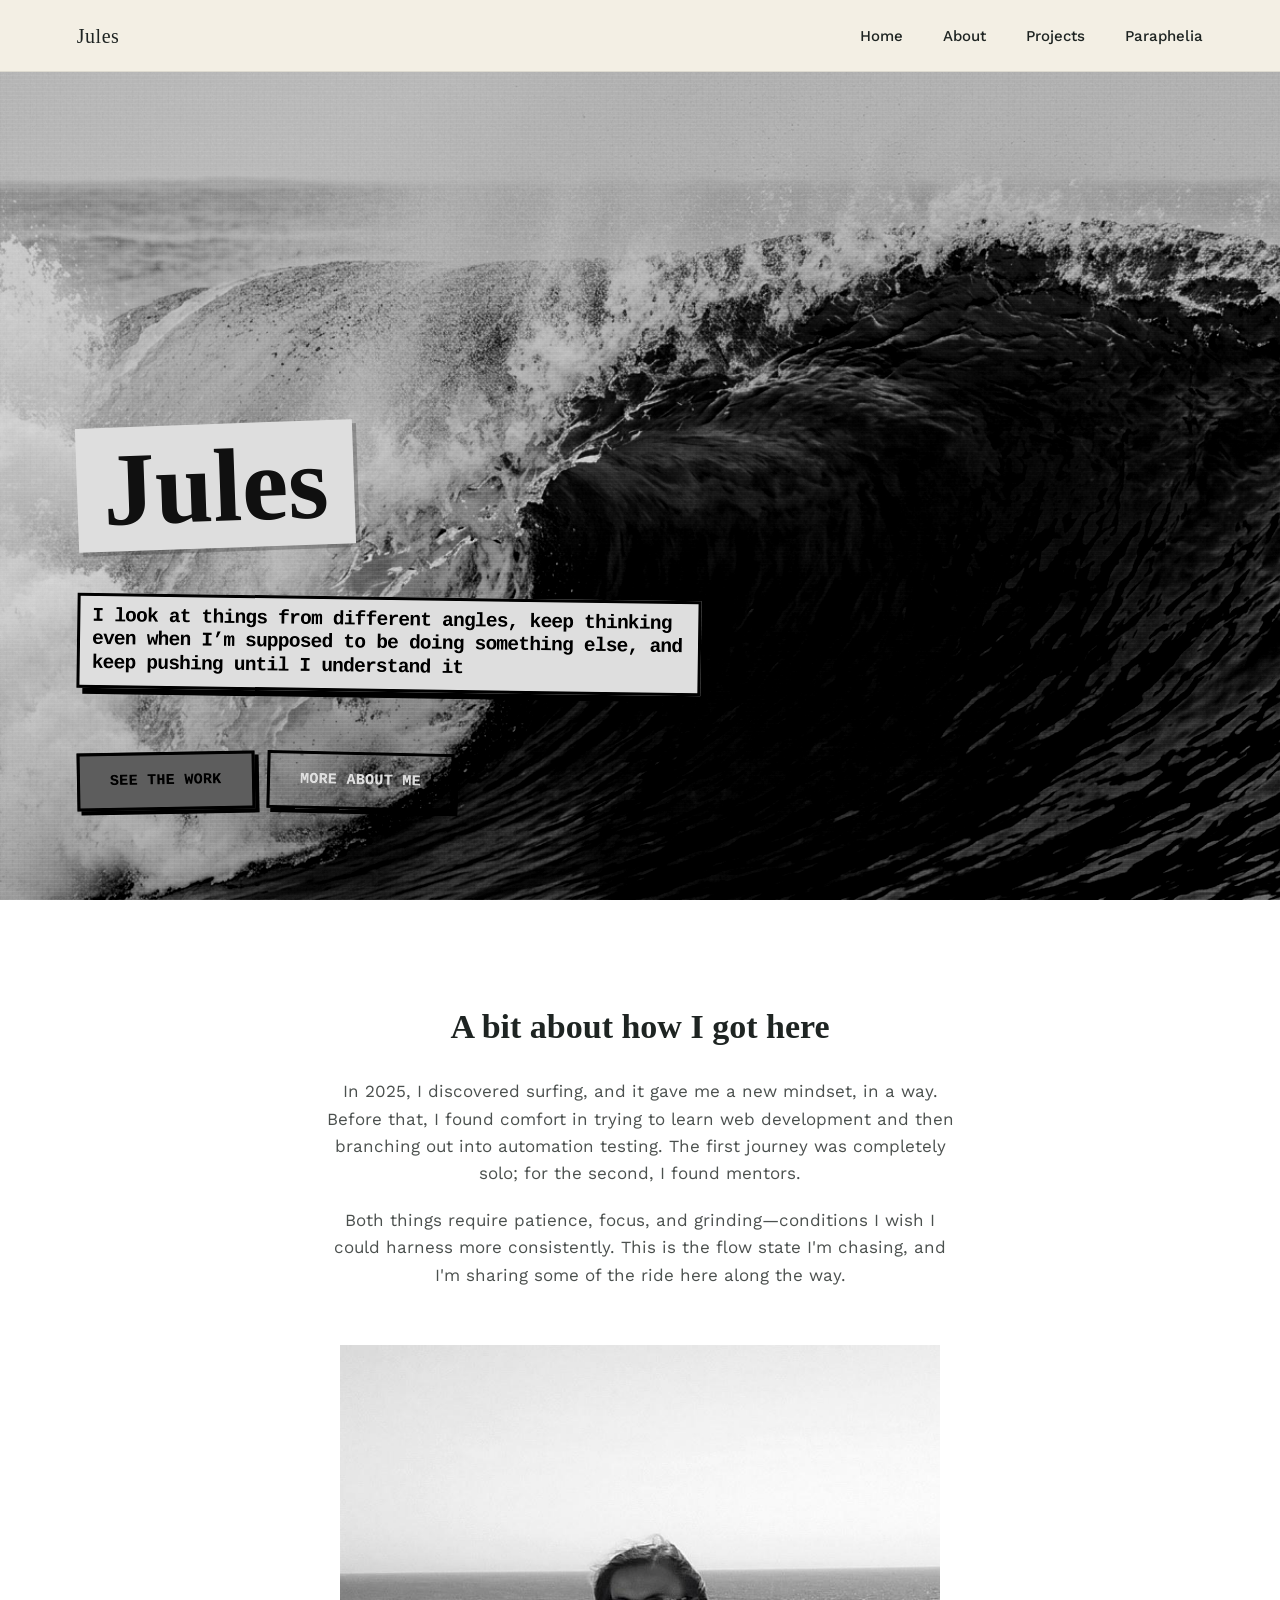
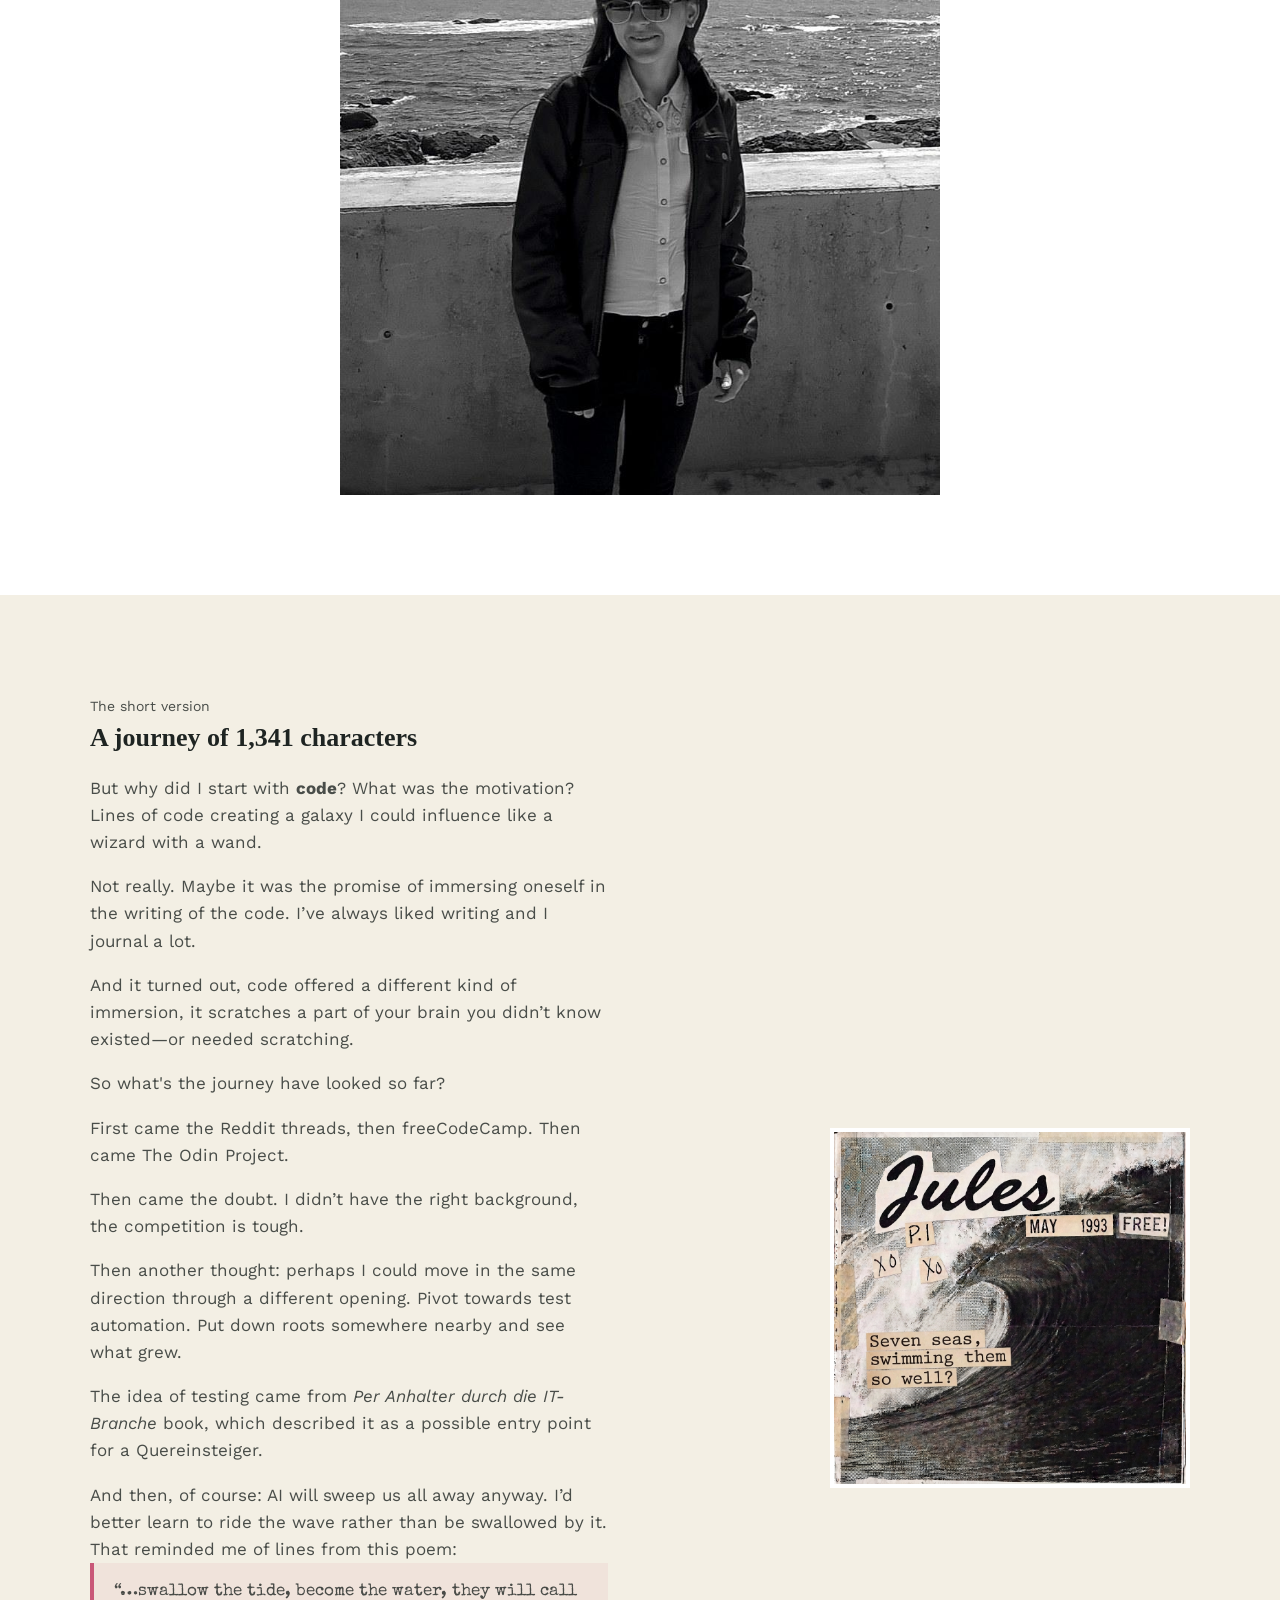
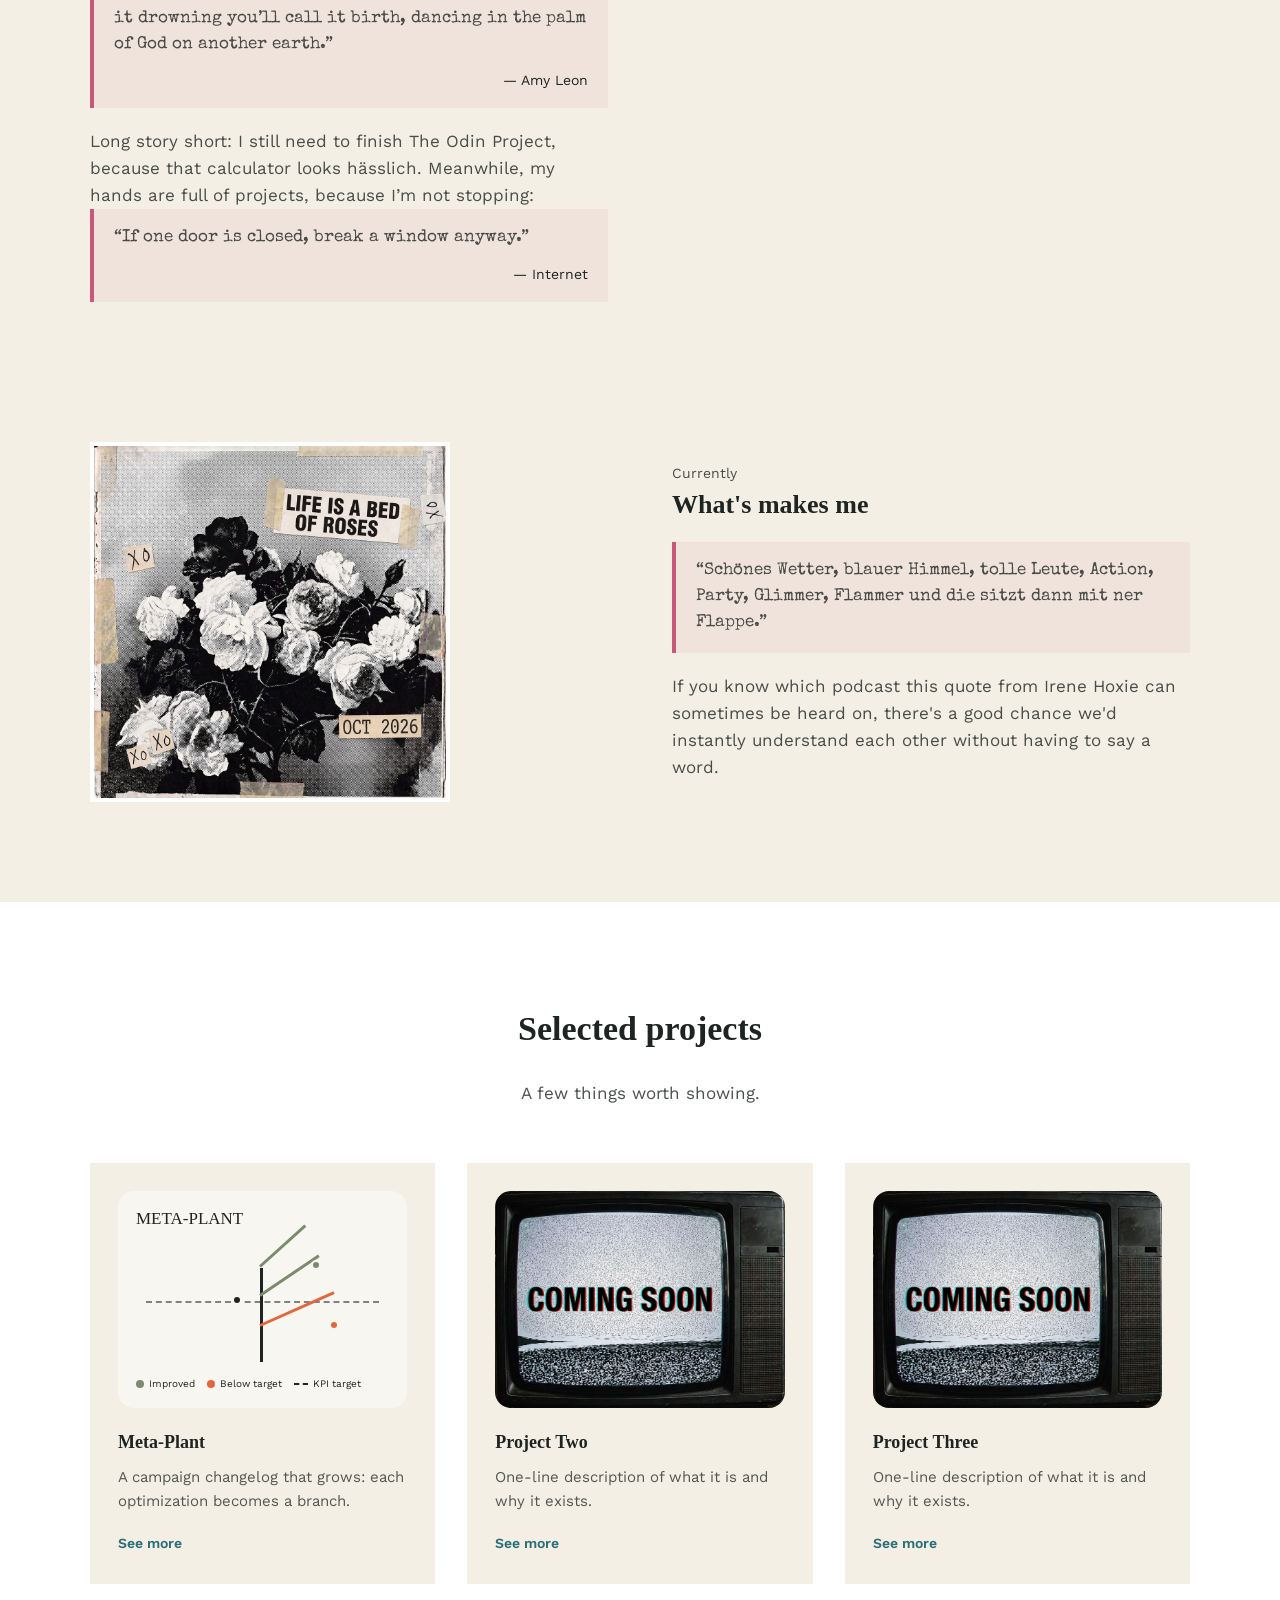
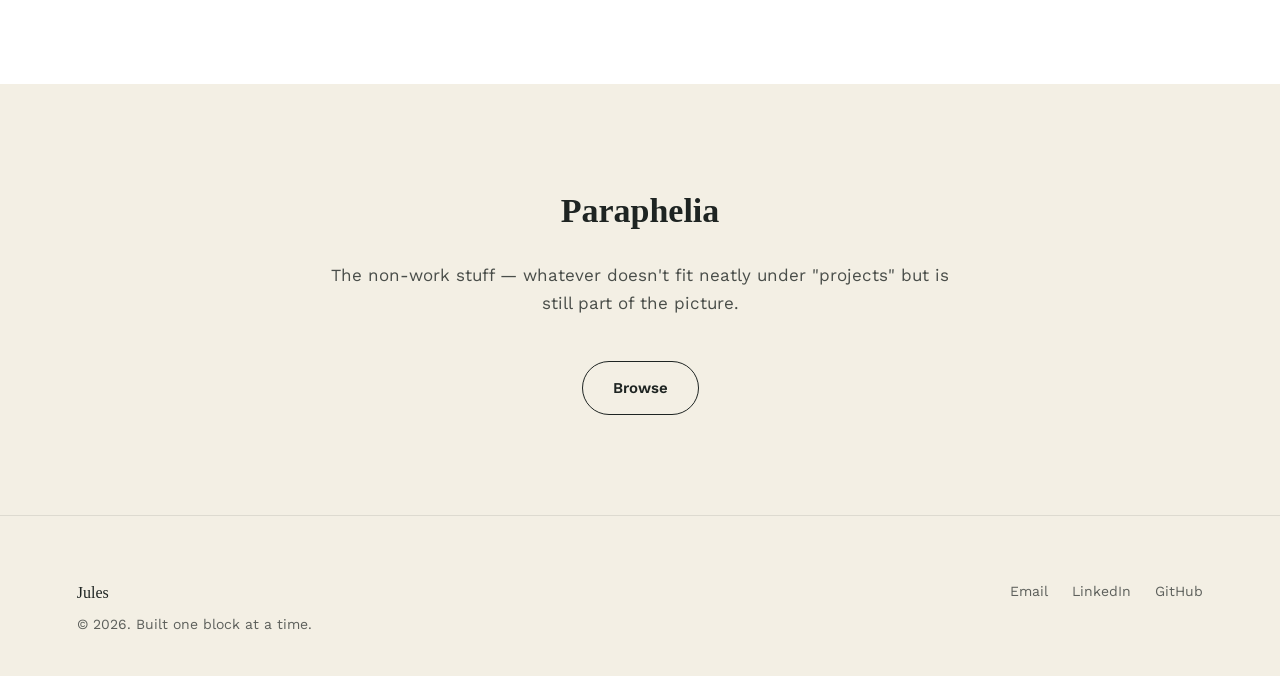
==== commit 04b3da71: "add Meta-Plant project and paraphelia  page" ====
--- a/index.html
+++ b/index.html
@@ -16,7 +16,7 @@
       <a href="#home">Home</a>
       <a href="#about">About</a>
       <a href="#projects">Projects</a>
-      <a href="#paraphelia">Paraphelia</a>
+      <a href="paraphelia.html">Paraphelia</a>
     </div>
   </nav>
 
@@ -51,14 +51,13 @@
     <div class="story">
       <div class="story__text">
         <p class="story__label">The short version</p>
-        <h3>A journey of 560 characters</h3>
+        <h3>A journey of 1,341 characters</h3>
         <p>But why did I start with <strong>code</strong>? What was the motivation? Lines of code creating a galaxy I could influence like a wizard with a wand.</p>
-        <p>Not really. I was jealous of the impact I imagined the job could have: creating things and making them work, instantly, at least in my head.</p>
-        <p>Maybe it was the promise of immersing oneself in the writing of the code. I’ve always liked writing ans I journal a lot.</p>
+        <p>Not really. Maybe it was the promise of immersing oneself in the writing of the code. I’ve always liked writing and I journal a lot.</p>
         <p>And it turned out, code offered a different kind of immersion, it scratches a part of your brain you didn’t know existed—or needed scratching.</p>
         <p>So what's the journey have looked so far?</p>
-        <p>First came the Reddit threads, then freeCodeCamp. Then came The Odin Project: essentially, training my brain. </p>
-        <p>Then came the doubt. I didn’t have the right background, the competition seems to be tough. </p>
+        <p>First came the Reddit threads, then freeCodeCamp. Then came The Odin Project. </p>
+        <p>Then came the doubt. I didn’t have the right background, the competition is tough. </p>
         <p>Then another thought: perhaps I could move in the same direction through a different opening. Pivot towards test automation. Put down roots somewhere nearby and see what grew.</p>
         <p>The idea of testing came from <em>Per Anhalter durch die IT-Branche</em> book, which described it as a possible entry point for a Quereinsteiger.</p>
         <p>And then, of course: AI will sweep us all away anyway. I’d better learn to ride the wave rather than be swallowed by it. That reminded me of lines from this poem:</p>
@@ -101,10 +100,27 @@
 
     <div class="cards">
       <div class="card">
-        <img src="https://placehold.co/500x312/E8E2D3/1E2422?text=Project+1" alt="Placeholder">
-        <h4>Project One</h4>
-        <p>One-line description of what it is and why it exists.</p>
-        <a href="#">See more</a>
+        <div class="card__image-frame case-card-art" role="img" aria-label="Meta-Plant KPI branches: green means improved, orange means below target, and a dashed line marks the target">
+          <span class="case-card-art__title" aria-hidden="true">META-PLANT</span>
+          <div class="case-card-art__plot" aria-hidden="true">
+            <span class="case-card-art__target"></span>
+            <span class="case-card-art__stem"></span>
+            <span class="case-card-art__branch case-card-art__branch--left"></span>
+            <span class="case-card-art__branch case-card-art__branch--right"></span>
+            <span class="case-card-art__branch case-card-art__branch--upper"></span>
+            <span class="case-card-art__node case-card-art__node--better"></span>
+            <span class="case-card-art__node case-card-art__node--worse"></span>
+            <span class="case-card-art__node case-card-art__node--target"></span>
+          </div>
+          <div class="case-card-art__legend" aria-hidden="true">
+            <span><i class="case-card-art__key case-card-art__key--better"></i>Improved</span>
+            <span><i class="case-card-art__key case-card-art__key--worse"></i>Below target</span>
+            <span><i class="case-card-art__key case-card-art__key--target"></i>KPI target</span>
+          </div>
+        </div>
+        <h4>Meta-Plant</h4>
+        <p>A campaign changelog that grows: each optimization becomes a branch.</p>
+        <a href="projects/meta-plant.html">See more</a>
       </div>
       <div class="card">
         <div class="card__image-frame">
@@ -129,7 +145,8 @@
   <section class="section" id="paraphelia">
     <div class="about">
       <h2>Paraphelia</h2>
-      <p>The non-work stuff — interests, tangents, whatever doesn't fit neatly under "projects" but is still part of the picture.</p>
+      <p>The non-work stuff — whatever doesn't fit neatly under "projects" but is still part of the picture.</p>
+      <a class="btn btn--outline citation-link" href="paraphelia.html">Browse</a>
     </div>
   </section>
 
--- a/css/styles.css
+++ b/css/styles.css
@@ -379,6 +379,11 @@
     margin-bottom: 0;
   }
 
+  .card__image-frame--plant img {
+    object-position: center 25%;
+    transform: none;
+  }
+
   .card h4 {
     font-family: var(--font-display);
     font-size: 18px;
@@ -395,6 +400,352 @@
     font-size: 14px;
     font-weight: 600;
     color: var(--teal);
+  }
+
+  .case-card-art {
+    display: flex;
+    flex-direction: column;
+    justify-content: space-between;
+    padding: 18px;
+    background: #F8F6F0;
+    color: var(--ink);
+  }
+
+  .case-card-art__title {
+    font-family: var(--font-display);
+    font-size: 17px;
+    line-height: 1.2;
+  }
+
+  .case-card-art__plot {
+    position: relative;
+    flex: 1;
+    min-height: 96px;
+    margin: 8px 0;
+  }
+
+  .case-card-art__target,
+  .case-card-art__stem,
+  .case-card-art__branch {
+    position: absolute;
+    display: block;
+  }
+
+  .case-card-art__target {
+    top: 48%;
+    left: 4%;
+    width: 92%;
+    border-top: 2px dashed rgba(30,36,34,0.55);
+  }
+
+  .case-card-art__stem {
+    bottom: 5%;
+    left: 49%;
+    height: 72%;
+    border-left: 3px solid var(--ink);
+  }
+
+  .case-card-art__branch {
+    height: 3px;
+    transform-origin: left center;
+  }
+
+  .case-card-art__branch--left {
+    bottom: 55%;
+    left: 49%;
+    width: 28%;
+    background: var(--sage);
+    transform: rotate(-34deg);
+  }
+
+  .case-card-art__branch--right {
+    bottom: 32%;
+    left: 49%;
+    width: 32%;
+    background: var(--coral);
+    transform: rotate(-24deg);
+  }
+
+  .case-card-art__branch--upper {
+    bottom: 77%;
+    left: 49%;
+    width: 24%;
+    background: var(--sage);
+    transform: rotate(-42deg);
+  }
+
+  .case-card-art__node {
+    position: absolute;
+    width: 10px;
+    height: 10px;
+    border: 2px solid #F8F6F0;
+    border-radius: 50%;
+  }
+
+  .case-card-art__node--better {
+    top: 17%;
+    left: 69%;
+    background: var(--sage);
+  }
+
+  .case-card-art__node--worse {
+    top: 63%;
+    left: 76%;
+    background: var(--coral);
+  }
+
+  .case-card-art__node--target {
+    top: 44%;
+    left: 38%;
+    background: var(--ink);
+  }
+
+  .case-card-art__legend {
+    display: flex;
+    flex-wrap: wrap;
+    gap: 6px 12px;
+    font-size: 10px;
+    line-height: 1.3;
+  }
+
+  .case-card-art__legend span {
+    display: inline-flex;
+    align-items: center;
+    gap: 5px;
+  }
+
+  .case-card-art__key {
+    display: inline-block;
+    width: 8px;
+    height: 8px;
+    border-radius: 50%;
+  }
+
+  .case-card-art__key--better { background: var(--sage); }
+  .case-card-art__key--worse { background: var(--coral); }
+  .case-card-art__key--target {
+    width: 14px;
+    height: 0;
+    border-top: 2px dashed var(--ink);
+    border-radius: 0;
+  }
+
+  /* ---------- Project case study ---------- */
+  .case-head {
+    max-width: 900px;
+    margin: 0 auto;
+    padding: 88px var(--gutter) 64px;
+    text-align: center;
+  }
+
+  .case-head h1 {
+    margin: 0 0 16px;
+    font-family: var(--font-display);
+    font-size: 64px;
+    line-height: 1.05;
+  }
+
+  .case-head p {
+    max-width: 620px;
+    margin: 0 auto;
+    color: rgba(30,36,34,0.8);
+    font-size: 19px;
+  }
+
+  .case-illustration {
+    width: min(100%, 360px);
+    margin: 32px auto 0;
+  }
+
+  .case-illustration img {
+    width: 100%;
+    aspect-ratio: 1;
+    object-fit: contain;
+    border-radius: 8px;
+  }
+
+  .case-illustration figcaption {
+    margin-top: 10px;
+    color: rgba(30,36,34,0.7);
+    font-size: 13px;
+  }
+
+  .case-content {
+    max-width: 820px;
+    margin: 0 auto;
+  }
+
+  .case-section + .case-section { margin-top: 56px; }
+
+  .case-section h2 {
+    margin: 0 0 16px;
+    font-family: var(--font-display);
+    font-size: 28px;
+    line-height: 1.2;
+  }
+
+  .case-section p {
+    max-width: 70ch;
+    margin: 0 0 16px;
+    color: rgba(30,36,34,0.8);
+  }
+
+  .case-dashboard {
+    margin: 32px 0;
+    overflow: hidden;
+    border: 1px solid rgba(30,36,34,0.12);
+    border-radius: 8px;
+  }
+
+  .case-dashboard img {
+    width: 100%;
+    height: auto;
+  }
+
+  .case-legend {
+    display: flex;
+    flex-wrap: wrap;
+    gap: 12px 24px;
+    margin-top: 28px;
+    padding: 18px 0;
+    border-top: 1px solid rgba(30,36,34,0.15);
+    border-bottom: 1px solid rgba(30,36,34,0.15);
+    font-size: 14px;
+  }
+
+  .case-legend span {
+    display: inline-flex;
+    align-items: center;
+    gap: 8px;
+  }
+
+  .case-legend__mark {
+    width: 10px;
+    height: 10px;
+    border-radius: 50%;
+  }
+
+  .case-legend__mark--better { background: var(--sage); }
+  .case-legend__mark--worse { background: var(--coral); }
+  .case-legend__mark--target {
+    width: 22px;
+    height: 0;
+    border-top: 2px dashed var(--ink);
+    border-radius: 0;
+  }
+
+  .case-steps {
+    margin: 0;
+    padding-left: 1.2em;
+    color: rgba(30,36,34,0.8);
+  }
+
+  .case-steps li { margin-bottom: 8px; }
+
+  .case-actions {
+    display: flex;
+    justify-content: center;
+    flex-wrap: wrap;
+    gap: 16px;
+    margin-top: 48px;
+  }
+
+  .btn--outline {
+    border: 1px solid var(--ink);
+    color: var(--ink);
+  }
+
+  .btn--outline:hover,
+  .btn--outline:focus-visible {
+    border-color: var(--pink);
+    color: var(--pink);
+  }
+
+  .case-note {
+    margin: 28px 0 0;
+    color: rgba(30,36,34,0.65);
+    font-size: 14px;
+    text-align: center;
+  }
+
+  .citation-link { margin-top: 24px; }
+
+  .citation-head {
+    max-width: 900px;
+    margin: 0 auto;
+    padding: 88px var(--gutter) 40px;
+    text-align: center;
+  }
+
+  .citation-head h1 {
+    margin: 0 0 16px;
+    font-family: var(--font-display);
+    font-size: 64px;
+    line-height: 1.05;
+  }
+
+  .citation-head p {
+    max-width: 620px;
+    margin: 0 auto;
+    color: rgba(30,36,34,0.8);
+    font-size: 19px;
+  }
+
+  .citation-content {
+    max-width: 820px;
+    margin: 0 auto;
+  }
+
+  .citation-entry + .citation-entry {
+    margin-top: 40px;
+    padding-top: 32px;
+    border-top: 1px solid rgba(30,36,34,0.15);
+  }
+
+  .citation-entry h2 {
+    margin: 0 0 18px;
+    font-family: var(--font-display);
+    font-size: 25px;
+    line-height: 1.25;
+  }
+
+  .citation-entry blockquote {
+    margin: 18px 0 8px;
+    padding-left: 18px;
+    border-left: 2px solid var(--coral);
+    color: rgba(30,36,34,0.9);
+  }
+
+  .citation-entry blockquote p {
+    margin: 0 0 14px;
+  }
+
+  .citation-entry blockquote p:last-child { margin-bottom: 0; }
+
+  .citation-entry cite {
+    display: block;
+    margin-top: 12px;
+    color: rgba(30,36,34,0.72);
+    font-size: 14px;
+    font-style: normal;
+  }
+
+  .citation-entry cite a {
+    color: var(--teal);
+    text-decoration: underline;
+    text-underline-offset: 3px;
+  }
+
+  @media (max-width: 640px) {
+    .case-head { padding-top: 56px; }
+    .case-head h1 { font-size: 44px; }
+    .case-head p { font-size: 17px; }
+    .citation-head { padding-top: 56px; }
+    .citation-head h1 { font-size: 44px; }
+    .citation-head p { font-size: 17px; }
+    .case-section + .case-section { margin-top: 44px; }
+    .case-actions { align-items: stretch; flex-direction: column; }
+    .case-actions .btn { text-align: center; }
   }
 
   @media (max-width: 780px) {
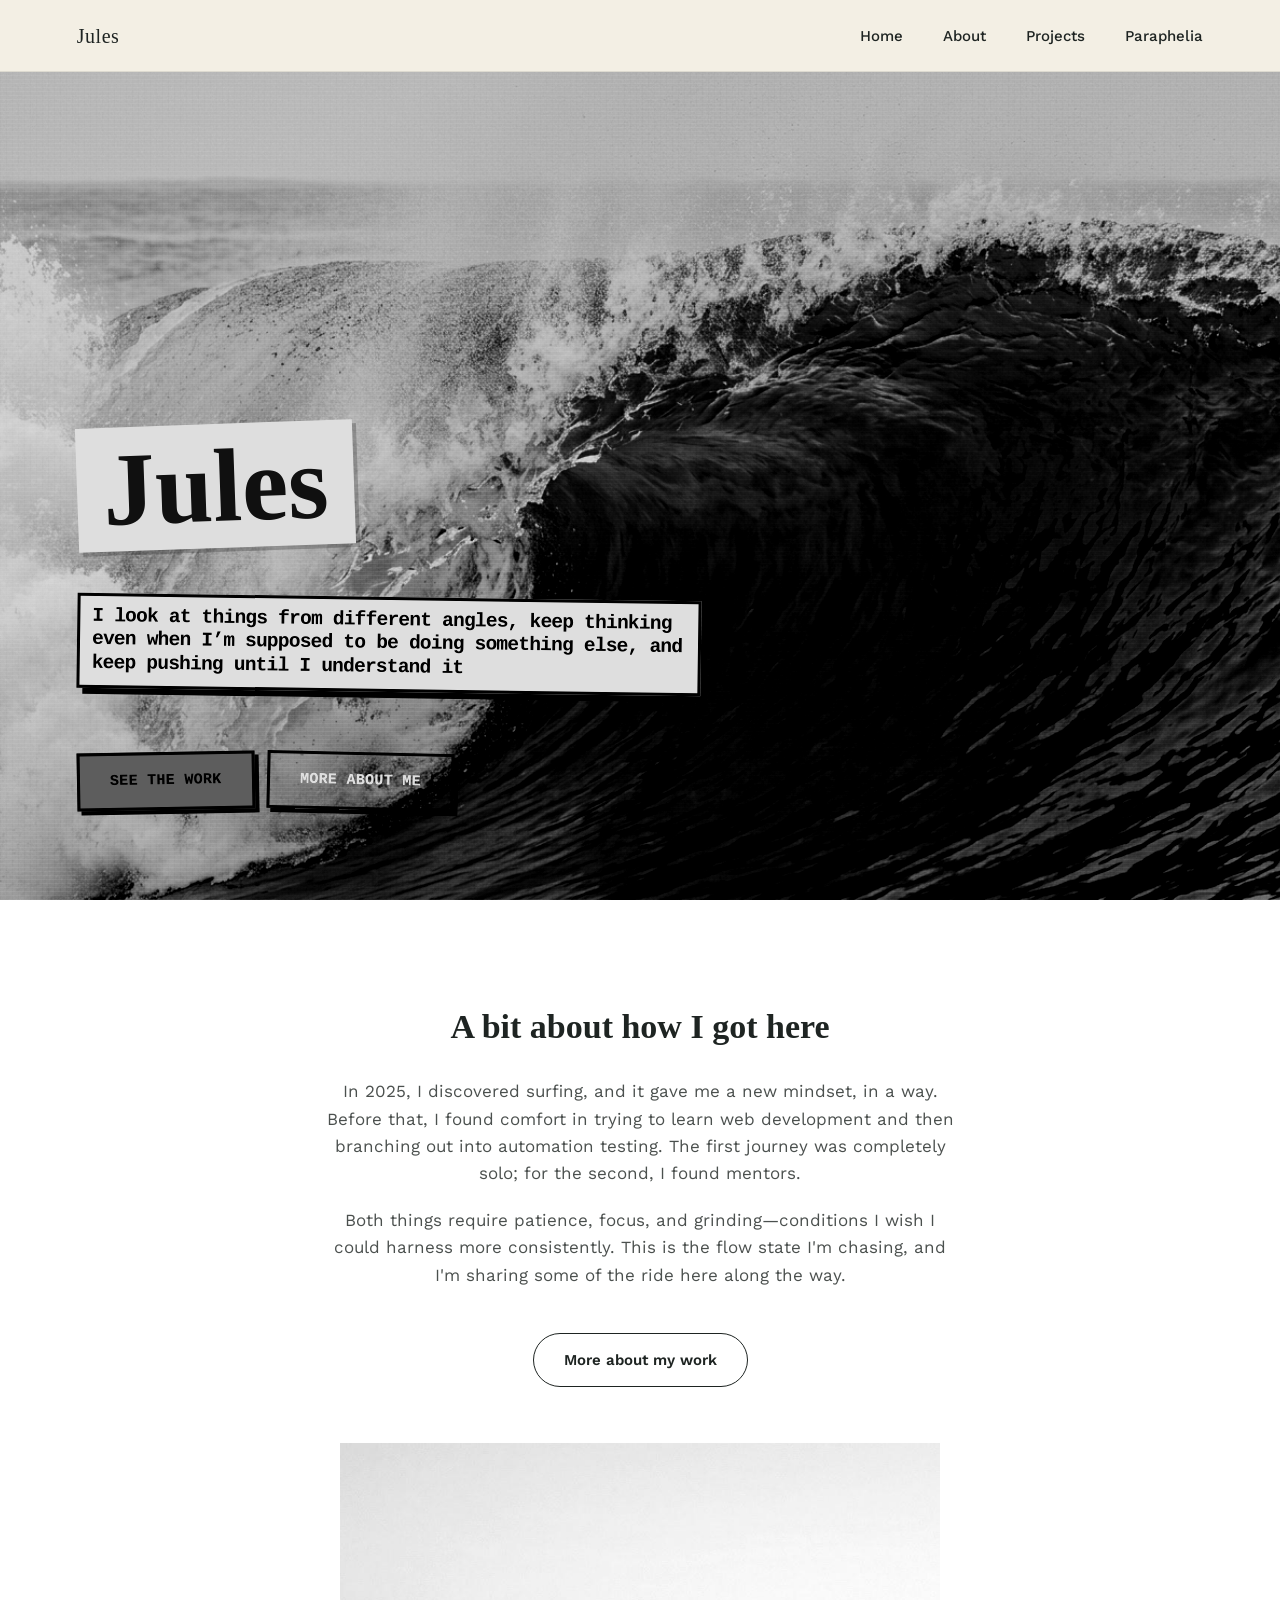
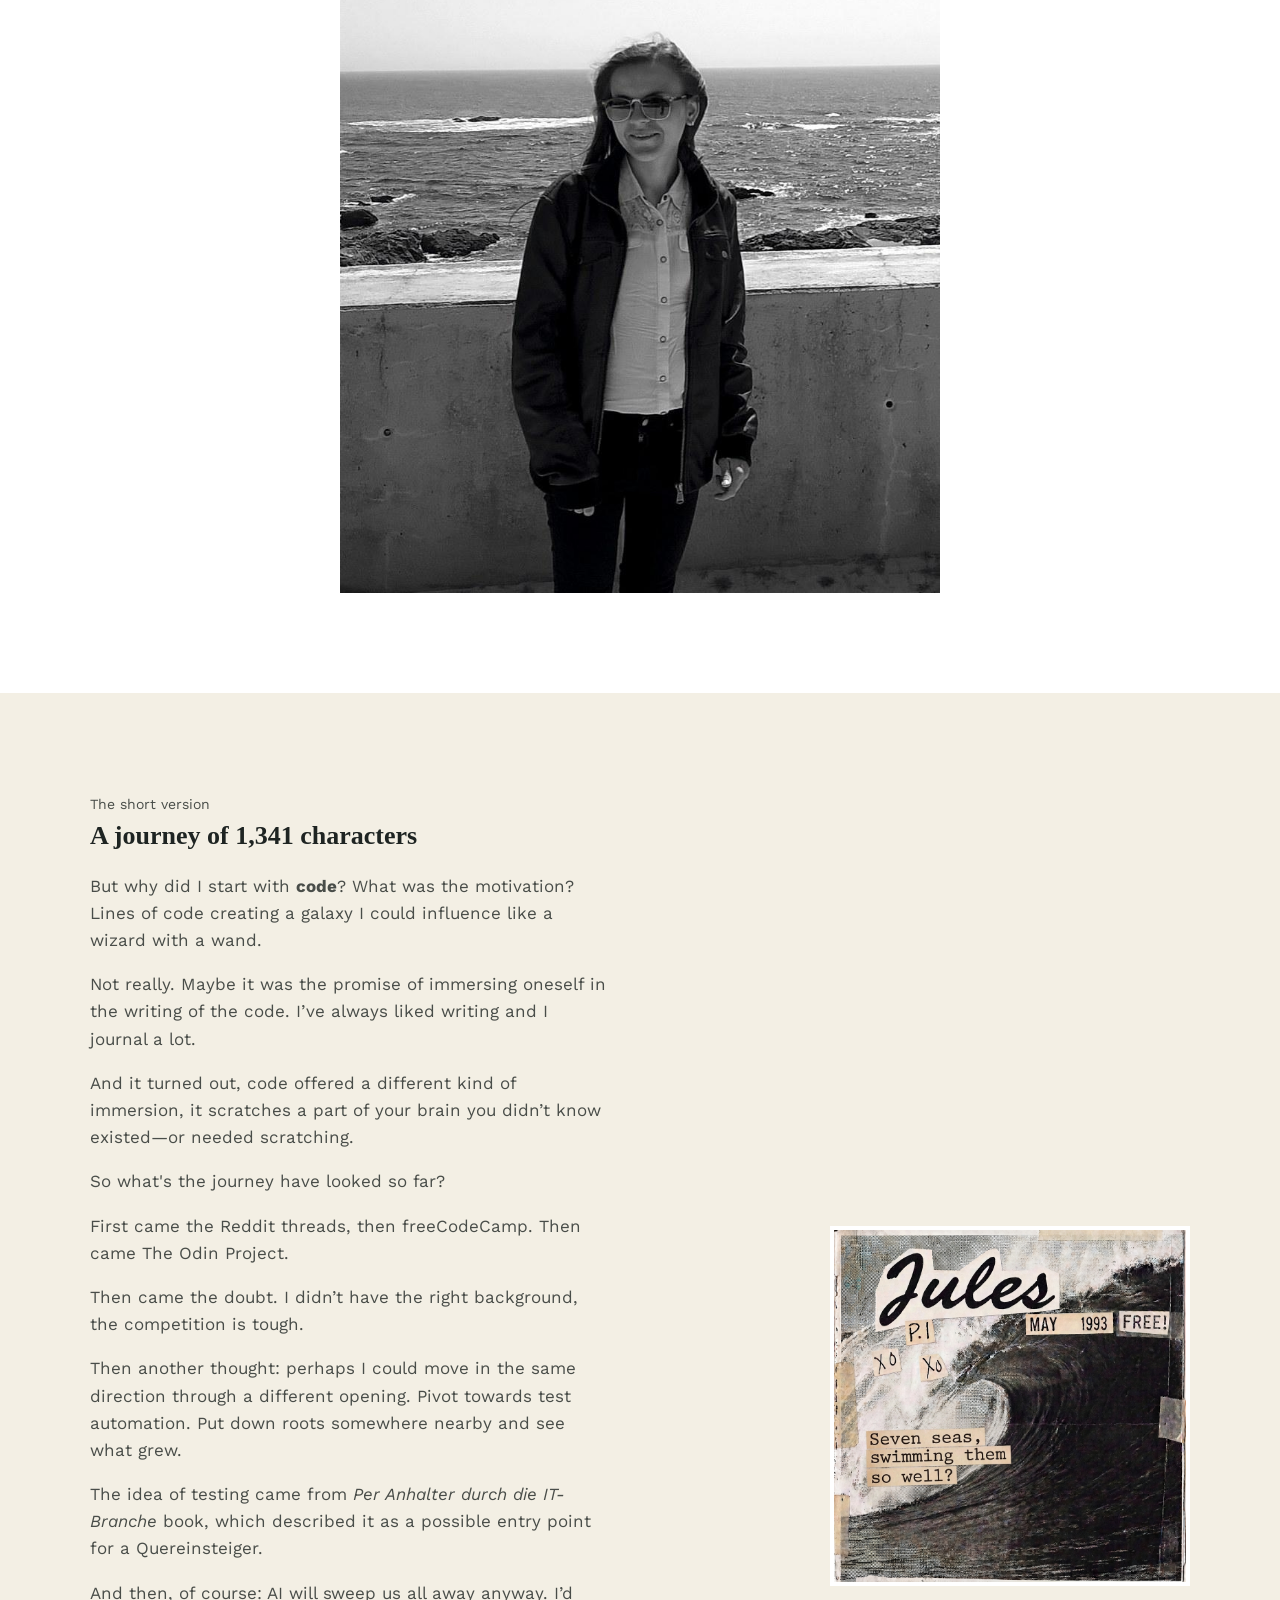
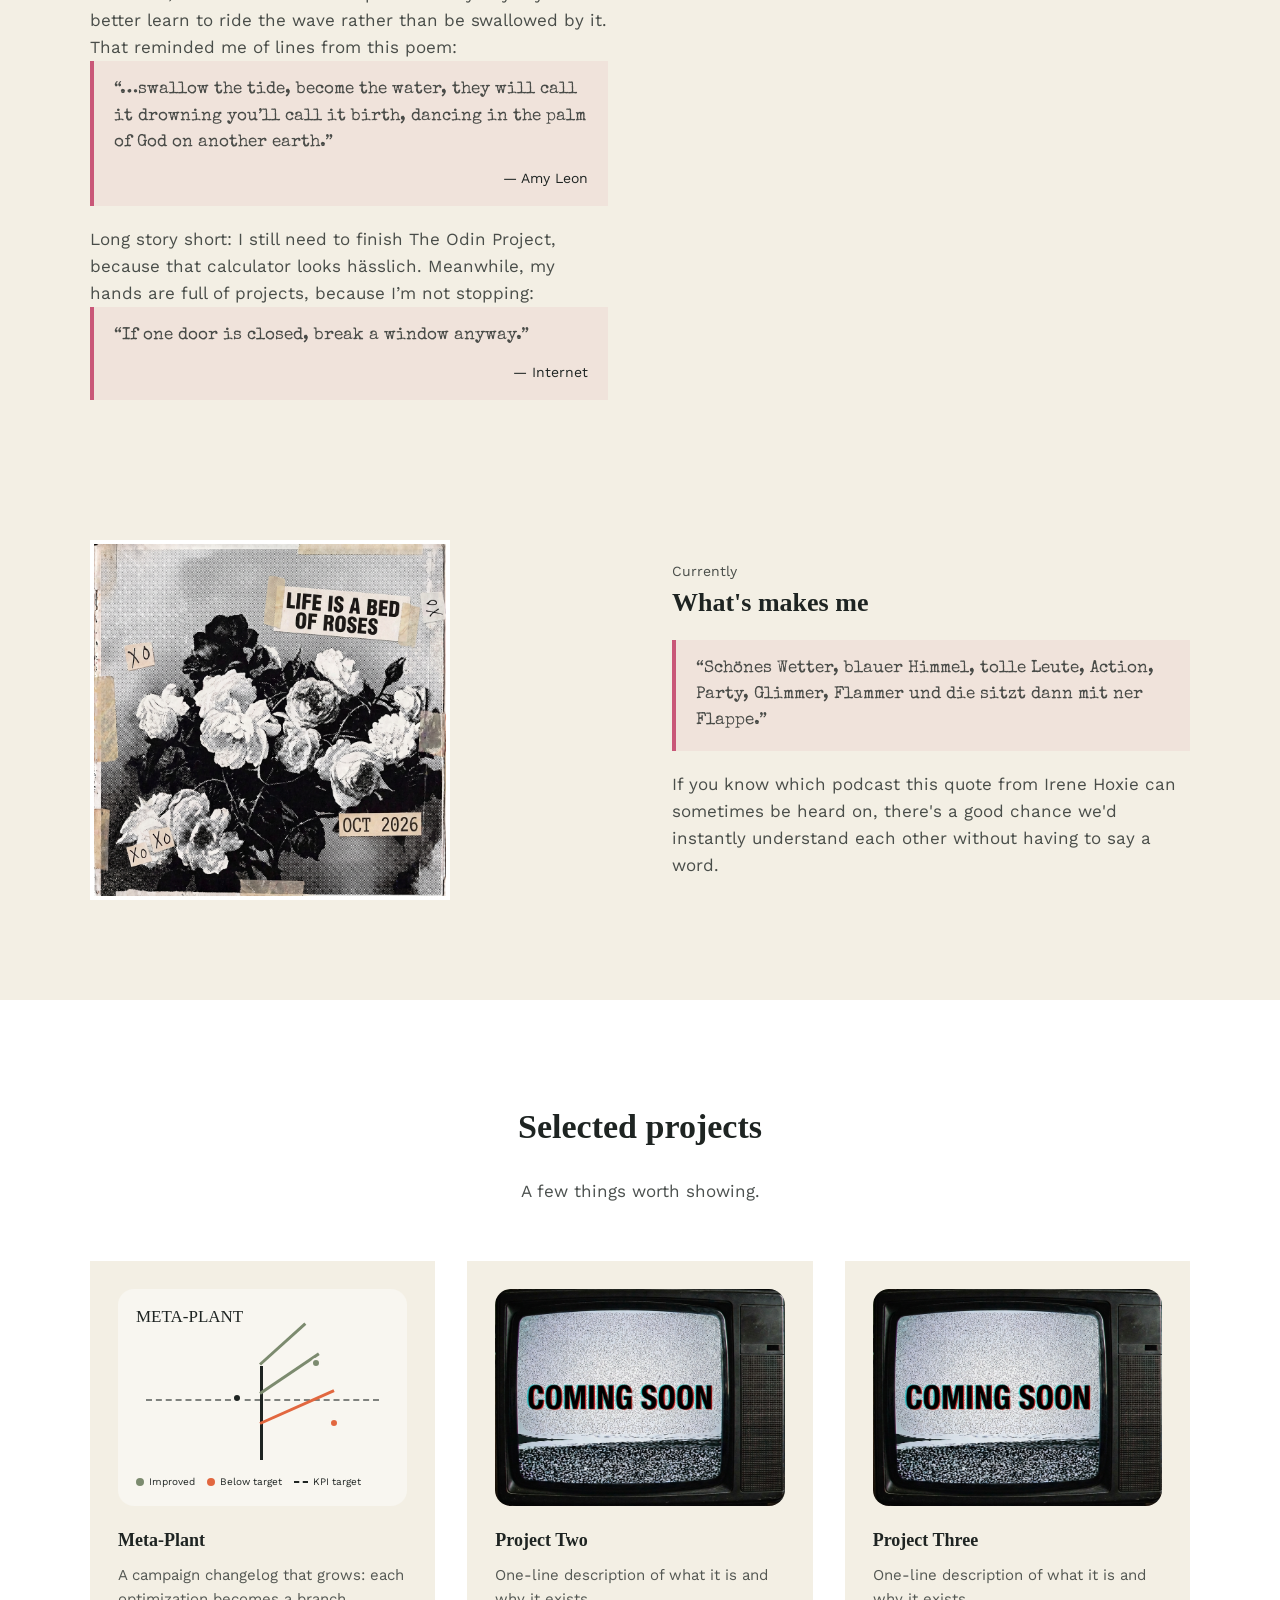
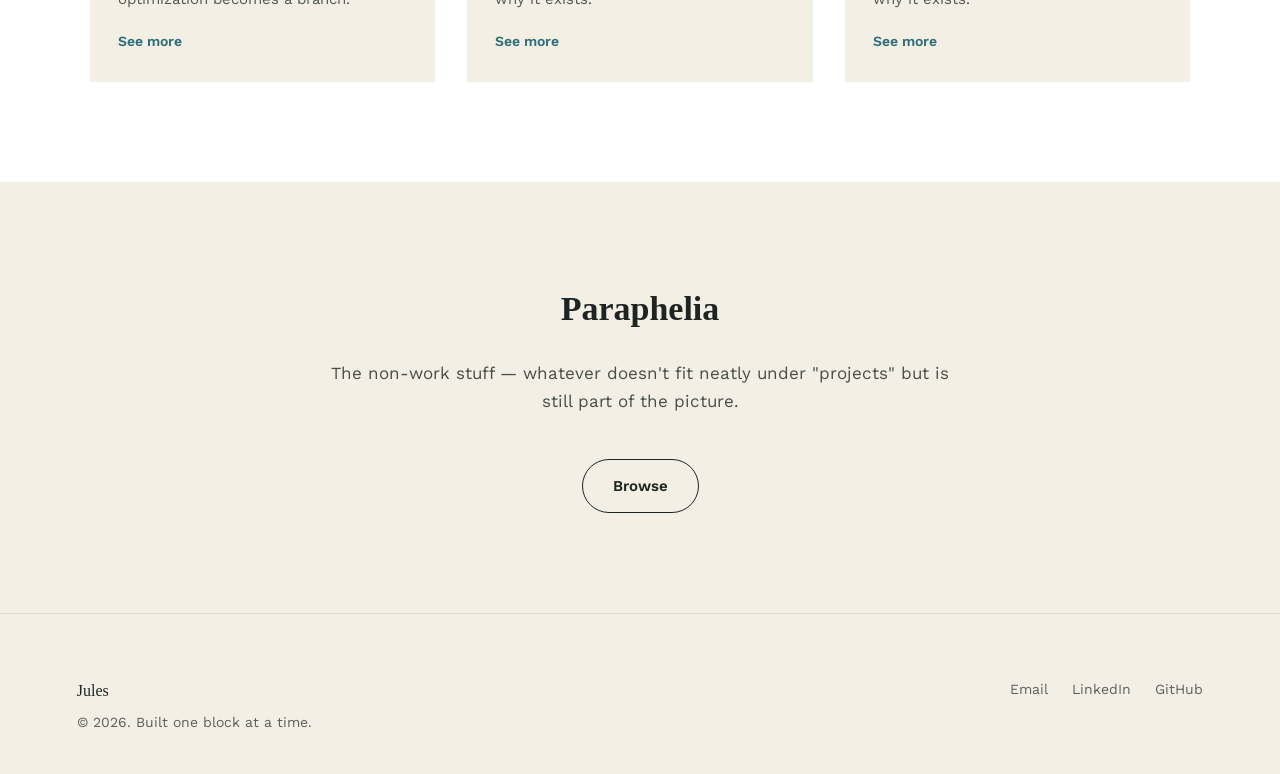
==== commit 4c6abd26: "Add CV-based About page" ====
--- a/index.html
+++ b/index.html
@@ -14,7 +14,7 @@
     <div class="nav__logo">Jules</div>
     <div class="nav__links">
       <a href="#home">Home</a>
-      <a href="#about">About</a>
+      <a href="about.html">About</a>
       <a href="#projects">Projects</a>
       <a href="paraphelia.html">Paraphelia</a>
     </div>
@@ -28,7 +28,7 @@
 </div>
       <div class="hero__actions">
         <a href="#projects" class="btn btn--primary">See the work</a>
-        <a href="#about" class="btn btn--ghost">More about me</a>
+        <a href="about.html" class="btn btn--ghost">More about me</a>
       </div>
     </div>
   </section>
@@ -39,6 +39,7 @@
       <h2>A bit about how I got here</h2>
       <p>In 2025, I discovered surfing, and it gave me a new mindset, in a way. Before that, I found comfort in trying to learn web development and then branching out into automation testing. The first journey was completely solo; for the second, I found mentors. </p>
       <p> Both things require patience, focus, and grinding—conditions I wish I could harness more consistently. This is the flow state I'm chasing, and I'm sharing some of the ride here along the way.</p>
+      <a class="btn btn--outline citation-link" href="about.html">More about my work</a>
       </div>
 
     <div class="triptych">
--- a/css/styles.css
+++ b/css/styles.css
@@ -668,6 +668,153 @@
     text-align: center;
   }
 
+  .profile-head {
+    max-width: 1100px;
+    margin: 0 auto;
+    padding: 88px var(--gutter) 64px;
+    text-align: center;
+  }
+
+  .profile-head h1 {
+    margin: 0 0 18px;
+    font-family: var(--font-display);
+    font-size: 64px;
+    line-height: 1.05;
+  }
+
+  .profile-head > p {
+    max-width: 720px;
+    margin: 0 auto;
+    color: rgba(30,36,34,0.8);
+    font-size: 20px;
+  }
+
+  .profile-links {
+    display: flex;
+    flex-wrap: wrap;
+    justify-content: center;
+    gap: 14px;
+    margin-top: 28px;
+  }
+
+  .profile-layout {
+    display: grid;
+    grid-template-columns: minmax(0, 1.45fr) minmax(260px, .75fr);
+    align-items: start;
+    gap: 64px;
+    max-width: 1100px;
+    margin: 0 auto;
+  }
+
+  .profile-main h2,
+  .profile-aside h2 {
+    margin: 0 0 24px;
+    font-family: var(--font-display);
+    font-size: 28px;
+    line-height: 1.2;
+  }
+
+  .profile-role + .profile-role {
+    margin-top: 32px;
+    padding-top: 26px;
+    border-top: 1px solid rgba(30,36,34,0.16);
+  }
+
+  .profile-role h3 {
+    margin: 0;
+    font-size: 20px;
+    line-height: 1.3;
+  }
+
+  .profile-role__company {
+    margin: 3px 0 0;
+    color: var(--teal);
+    font-weight: 600;
+  }
+
+  .profile-role__dates {
+    margin: 4px 0 12px;
+    color: rgba(30,36,34,0.65);
+    font-size: 14px;
+  }
+
+  .profile-role ul,
+  .profile-list {
+    margin: 0;
+    padding-left: 1.2em;
+    color: rgba(30,36,34,0.82);
+  }
+
+  .profile-role li + li,
+  .profile-list li + li { margin-top: 7px; }
+
+  .profile-block + .profile-block {
+    margin-top: 40px;
+    padding-top: 30px;
+    border-top: 1px solid rgba(30,36,34,0.16);
+  }
+
+  .profile-block h2 { margin-bottom: 16px; }
+
+  .profile-block h3 {
+    margin: 22px 0 8px;
+    font-family: var(--font-display);
+    font-size: 18px;
+  }
+
+  .profile-block h3:first-child { margin-top: 0; }
+
+  .profile-block p {
+    margin: 0 0 10px;
+    color: rgba(30,36,34,0.82);
+  }
+
+  .profile-block a,
+  .profile-role a {
+    color: var(--teal);
+    text-decoration: underline;
+    text-underline-offset: 3px;
+    overflow-wrap: anywhere;
+  }
+
+  .profile-certification + .profile-certification { margin-top: 18px; }
+
+  .profile-certification strong,
+  .profile-certification span,
+  .profile-certification a { display: block; }
+
+  .profile-certification span {
+    color: rgba(30,36,34,0.65);
+    font-size: 14px;
+  }
+
+  .profile-project + .profile-project {
+    margin-top: 22px;
+    padding-top: 20px;
+    border-top: 1px solid rgba(30,36,34,0.12);
+  }
+
+  .profile-project h3 { margin-top: 0; }
+
+  .profile-project p { margin-bottom: 8px; }
+
+  .profile-project ul {
+    margin: 8px 0;
+    padding-left: 1.2em;
+    color: rgba(30,36,34,0.82);
+  }
+
+  @media (max-width: 780px) {
+    .profile-layout {
+      grid-template-columns: 1fr;
+      gap: 56px;
+    }
+    .profile-aside {
+      padding-top: 32px;
+      border-top: 1px solid rgba(30,36,34,0.16);
+    }
+  }
+
   .citation-link { margin-top: 24px; }
 
   .citation-head {
@@ -740,6 +887,9 @@
     .case-head { padding-top: 56px; }
     .case-head h1 { font-size: 44px; }
     .case-head p { font-size: 17px; }
+    .profile-head { padding-top: 56px; }
+    .profile-head h1 { font-size: 44px; }
+    .profile-head > p { font-size: 17px; }
     .citation-head { padding-top: 56px; }
     .citation-head h1 { font-size: 44px; }
     .citation-head p { font-size: 17px; }
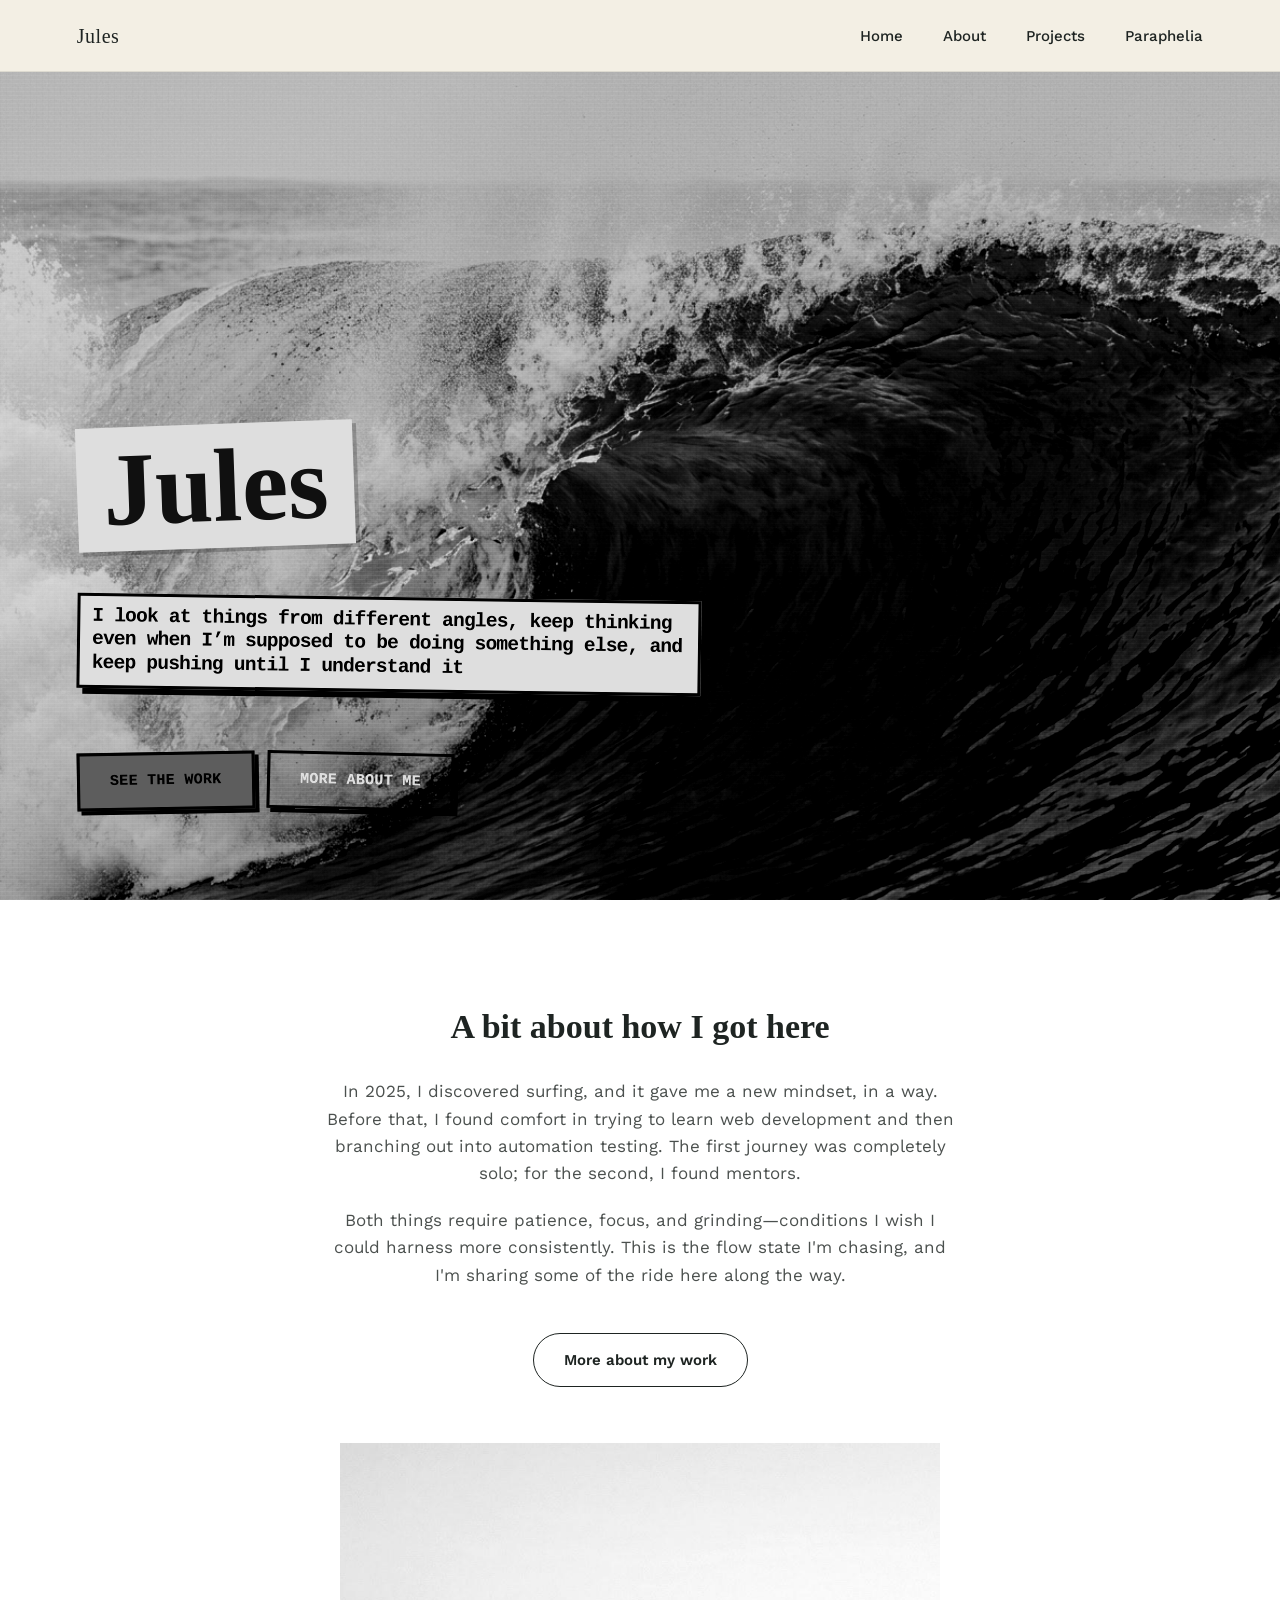
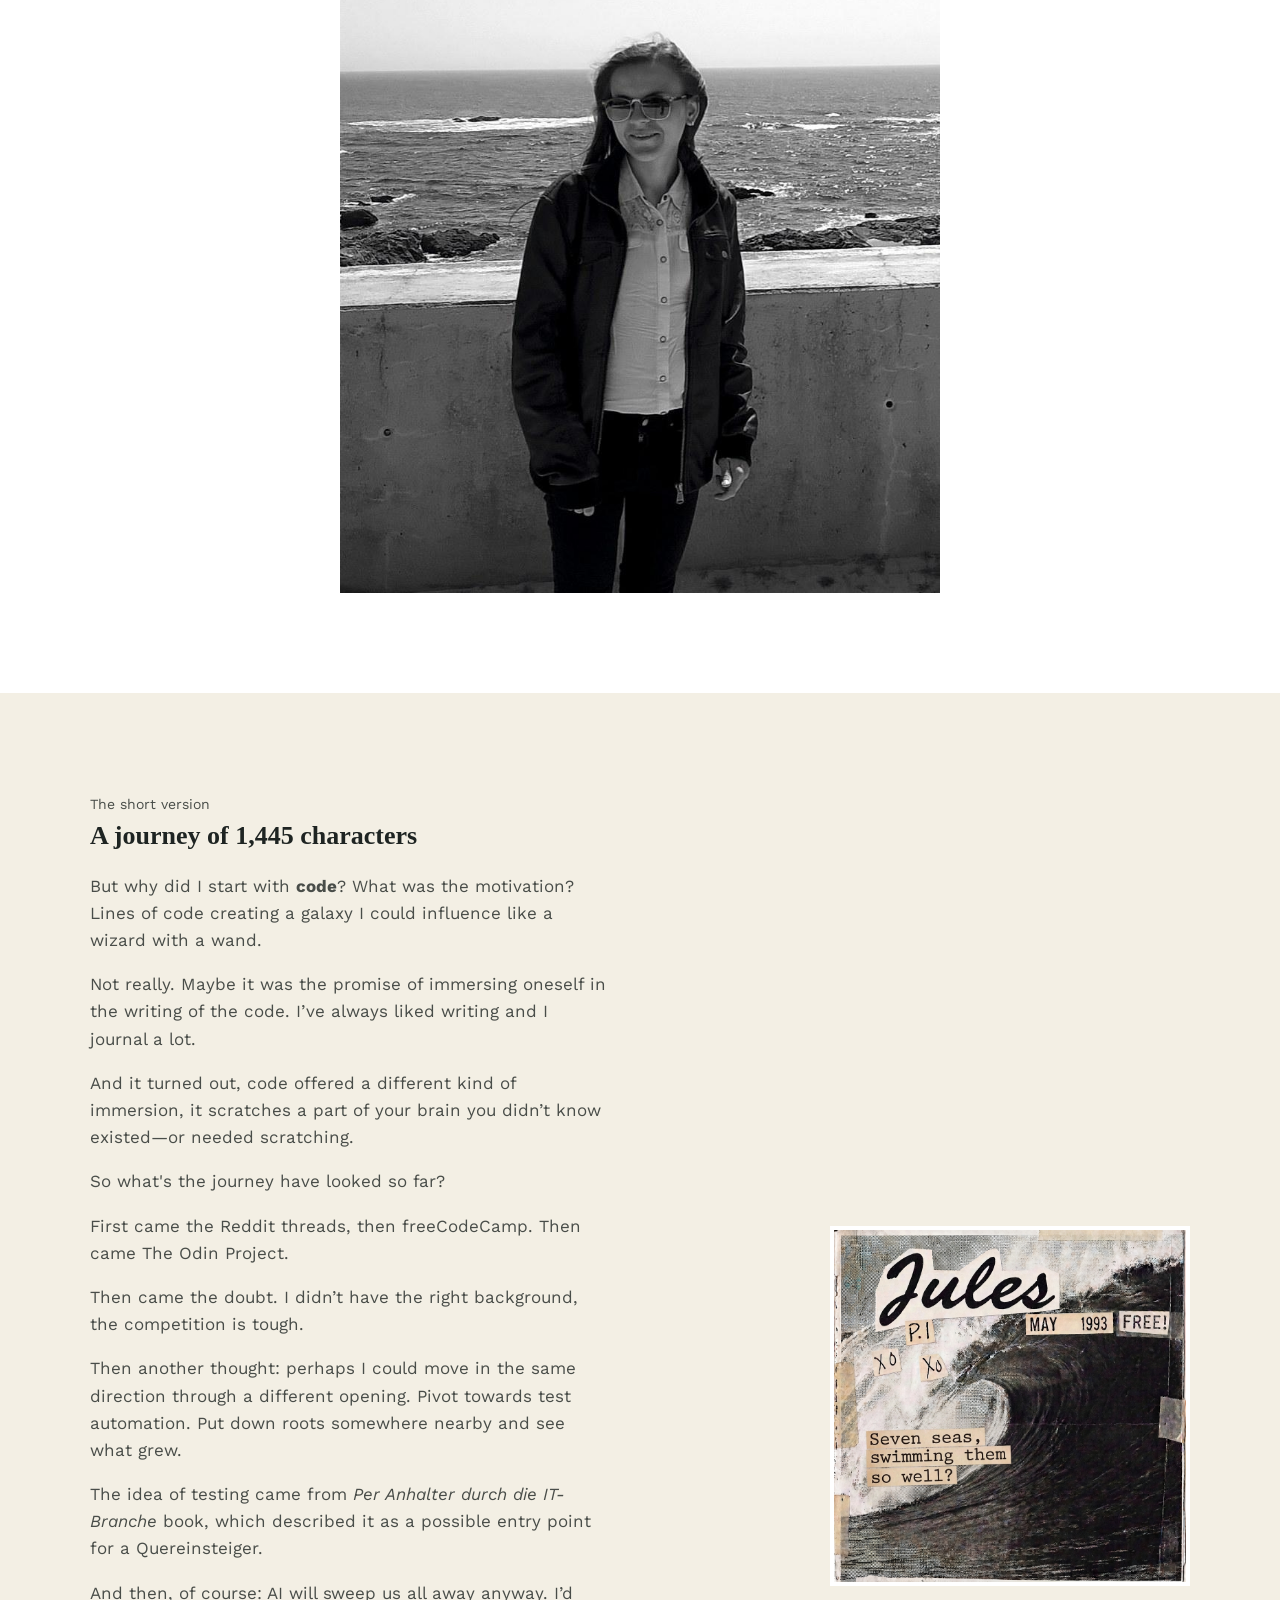
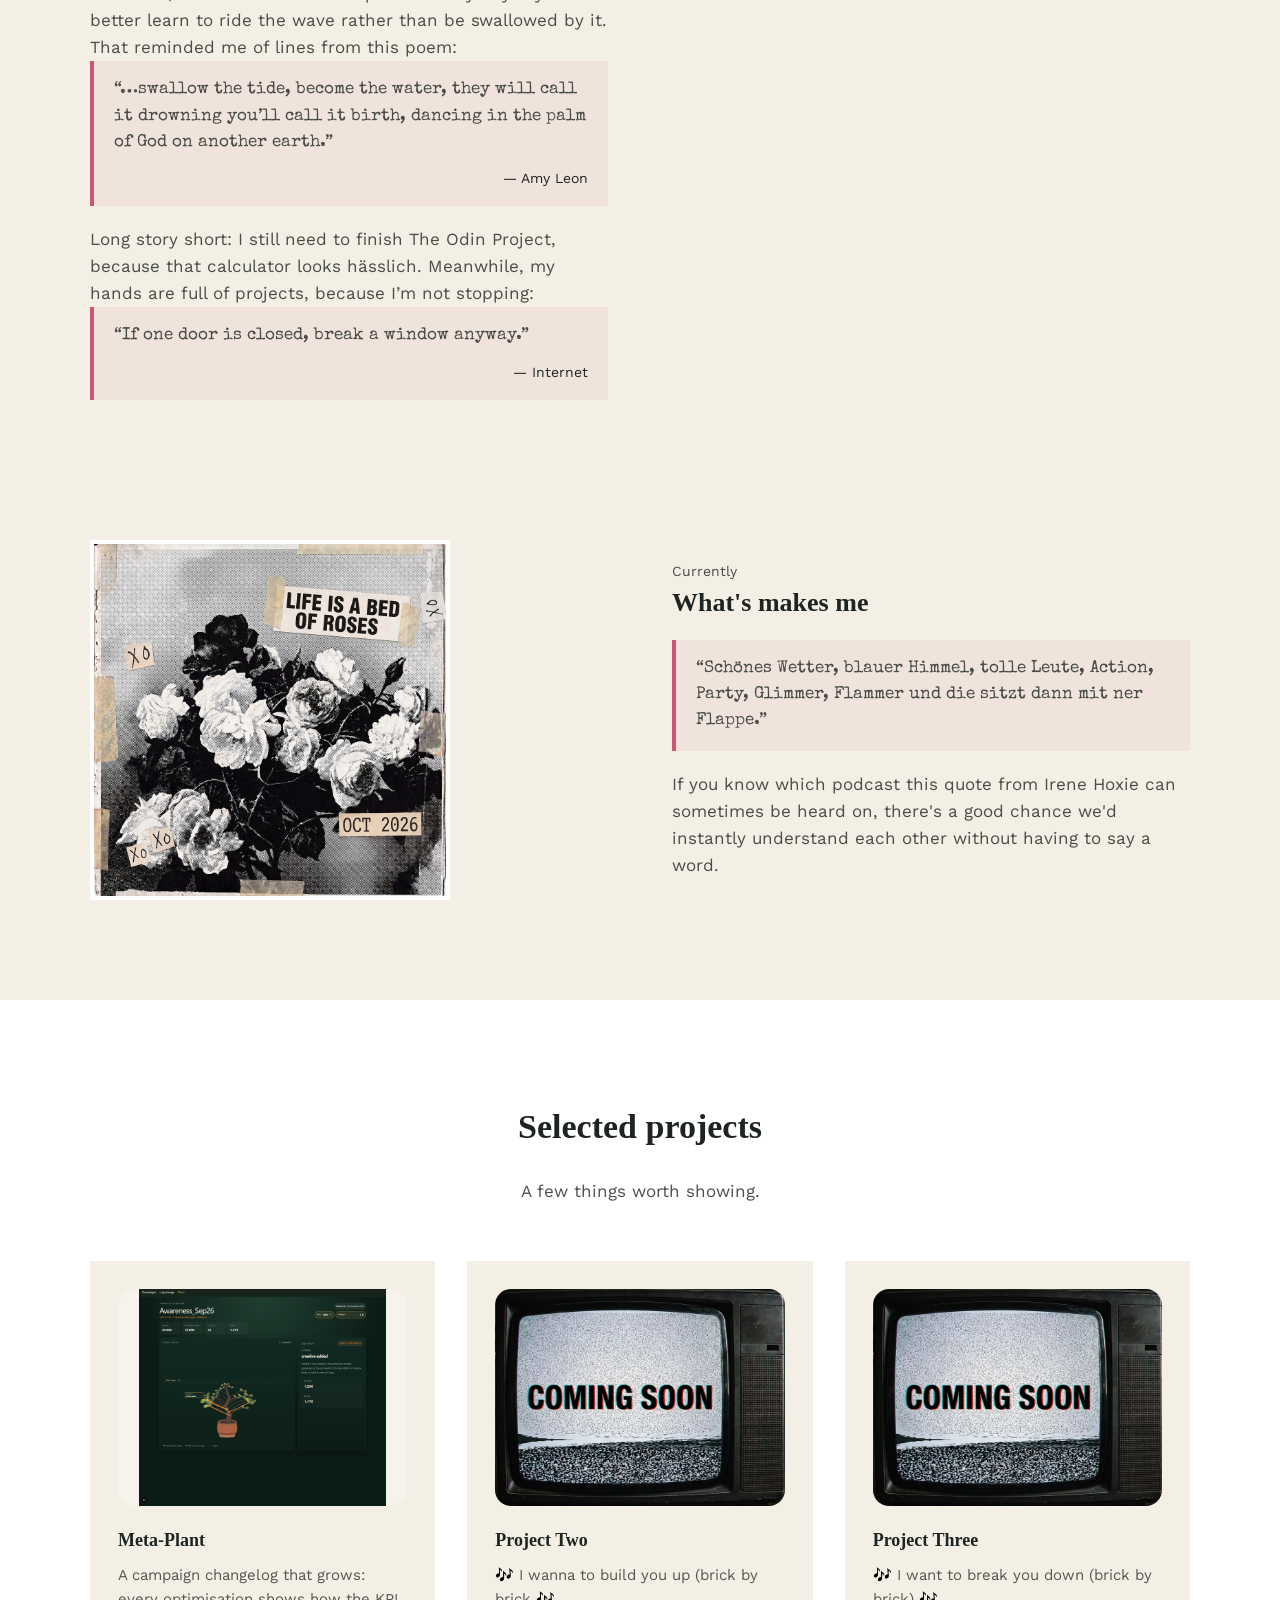
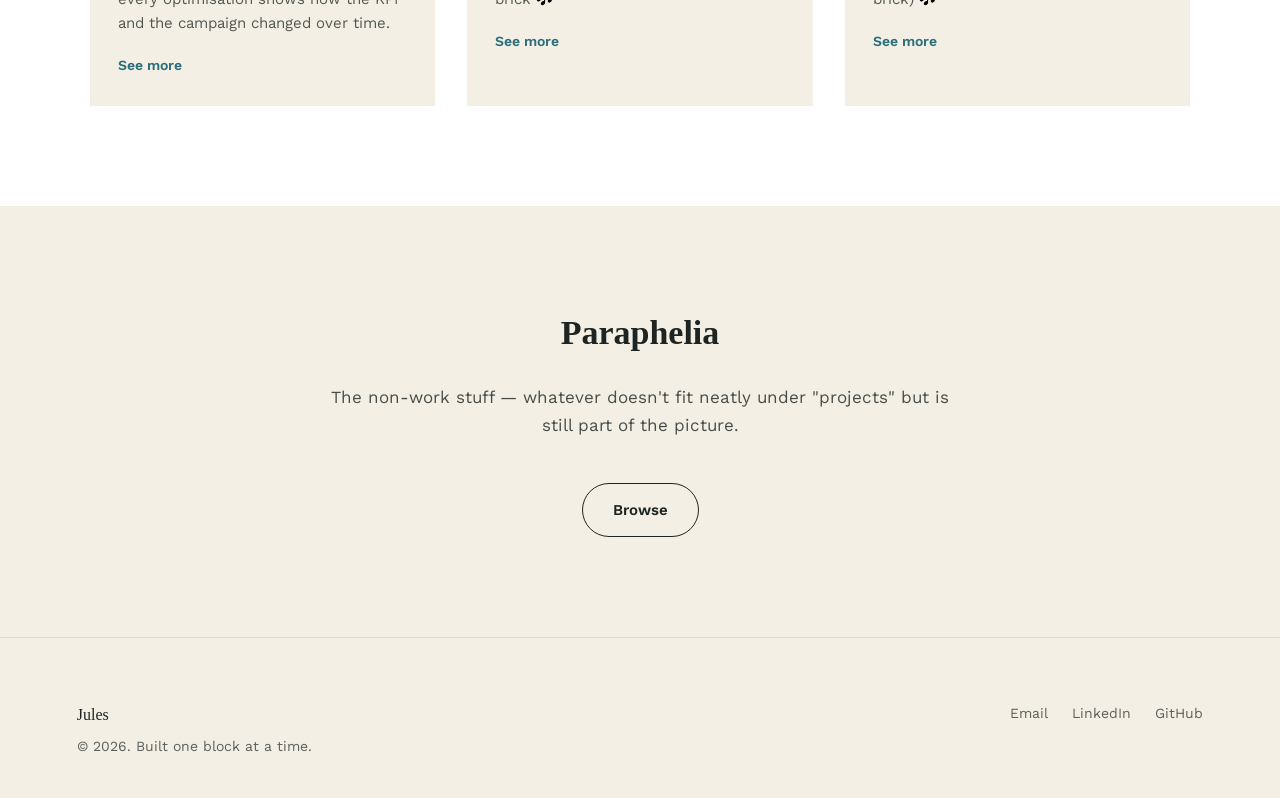
==== commit ce1d301d: "test after rename" ====
--- a/index.html
+++ b/index.html
@@ -52,7 +52,7 @@
     <div class="story">
       <div class="story__text">
         <p class="story__label">The short version</p>
-        <h3>A journey of 1,341 characters</h3>
+        <h3>A journey of 1,445 characters</h3>
         <p>But why did I start with <strong>code</strong>? What was the motivation? Lines of code creating a galaxy I could influence like a wizard with a wand.</p>
         <p>Not really. Maybe it was the promise of immersing oneself in the writing of the code. I’ve always liked writing and I journal a lot.</p>
         <p>And it turned out, code offered a different kind of immersion, it scratches a part of your brain you didn’t know existed—or needed scratching.</p>
@@ -101,26 +101,11 @@
 
     <div class="cards">
       <div class="card">
-        <div class="card__image-frame case-card-art" role="img" aria-label="Meta-Plant KPI branches: green means improved, orange means below target, and a dashed line marks the target">
-          <span class="case-card-art__title" aria-hidden="true">META-PLANT</span>
-          <div class="case-card-art__plot" aria-hidden="true">
-            <span class="case-card-art__target"></span>
-            <span class="case-card-art__stem"></span>
-            <span class="case-card-art__branch case-card-art__branch--left"></span>
-            <span class="case-card-art__branch case-card-art__branch--right"></span>
-            <span class="case-card-art__branch case-card-art__branch--upper"></span>
-            <span class="case-card-art__node case-card-art__node--better"></span>
-            <span class="case-card-art__node case-card-art__node--worse"></span>
-            <span class="case-card-art__node case-card-art__node--target"></span>
-          </div>
-          <div class="case-card-art__legend" aria-hidden="true">
-            <span><i class="case-card-art__key case-card-art__key--better"></i>Improved</span>
-            <span><i class="case-card-art__key case-card-art__key--worse"></i>Below target</span>
-            <span><i class="case-card-art__key case-card-art__key--target"></i>KPI target</span>
-          </div>
+        <div class="card__image-frame card__image-frame--plant">
+          <img src="images/Dashboard%20tree2.png" alt="Meta-Plant dashboard preview showing the plant KPI view and date-filtered campaign data">
         </div>
         <h4>Meta-Plant</h4>
-        <p>A campaign changelog that grows: each optimization becomes a branch.</p>
+        <p>A campaign changelog that grows: every optimisation shows how the KPI and the campaign changed over time.</p>
         <a href="projects/meta-plant.html">See more</a>
       </div>
       <div class="card">
@@ -128,7 +113,7 @@
           <img src="images/very%20soon.png" alt="Project Two preview">
         </div>
         <h4>Project Two</h4>
-        <p>One-line description of what it is and why it exists.</p>
+        <p><span class="emoji--music">🎶</span> I wanna to build you up (brick by brick <span class="emoji--music">🎶</span></p>
         <a href="#">See more</a>
       </div>
       <div class="card">
@@ -136,7 +121,7 @@
           <img src="images/very%20soon.png" alt="Project Three preview">
         </div>
         <h4>Project Three</h4>
-        <p>One-line description of what it is and why it exists.</p>
+        <p><span class="emoji--music">🎶</span> I want to break you down (brick by brick) <span class="emoji--music">🎶</span></p>
         <a href="#">See more</a>
       </div>
     </div>
--- a/css/styles.css
+++ b/css/styles.css
@@ -380,8 +380,10 @@
   }
 
   .card__image-frame--plant img {
-    object-position: center 25%;
+    object-position: center;
+    object-fit: contain;
     transform: none;
+    background: #f5f3ec;
   }
 
   .card h4 {
@@ -394,6 +396,11 @@
     font-size: 15px;
     color: rgba(30,36,34,0.75);
     margin: 0 0 16px;
+  }
+
+  .emoji--music {
+    color: #000;
+    filter: grayscale(1) brightness(0);
   }
 
   .card a {
@@ -697,6 +704,32 @@
     margin-top: 28px;
   }
 
+  .about-return-wrap {
+    max-width: 1100px;
+    margin: 0 auto;
+    padding: 24px var(--gutter) 0;
+  }
+
+  .about-return-wrap--case {
+    max-width: 900px;
+    padding-top: 18px;
+  }
+
+  .about-return {
+    display: inline-flex;
+    align-items: center;
+    gap: 8px;
+    color: rgba(30,36,34,0.7);
+    font-size: 14px;
+    text-decoration: none;
+    transition: color 0.2s ease;
+  }
+
+  .about-return:hover,
+  .about-return:focus-visible {
+    color: var(--teal);
+  }
+
   .profile-layout {
     display: grid;
     grid-template-columns: minmax(0, 1.45fr) minmax(260px, .75fr);
@@ -712,6 +745,15 @@
     font-family: var(--font-display);
     font-size: 28px;
     line-height: 1.2;
+  }
+
+  .section-divider {
+    margin: 0 0 32px;
+    border-top: 1px solid rgba(30,36,34,0.16);
+  }
+
+  .section-divider--spaced {
+    margin-top: 24px;
   }
 
   .profile-role + .profile-role {
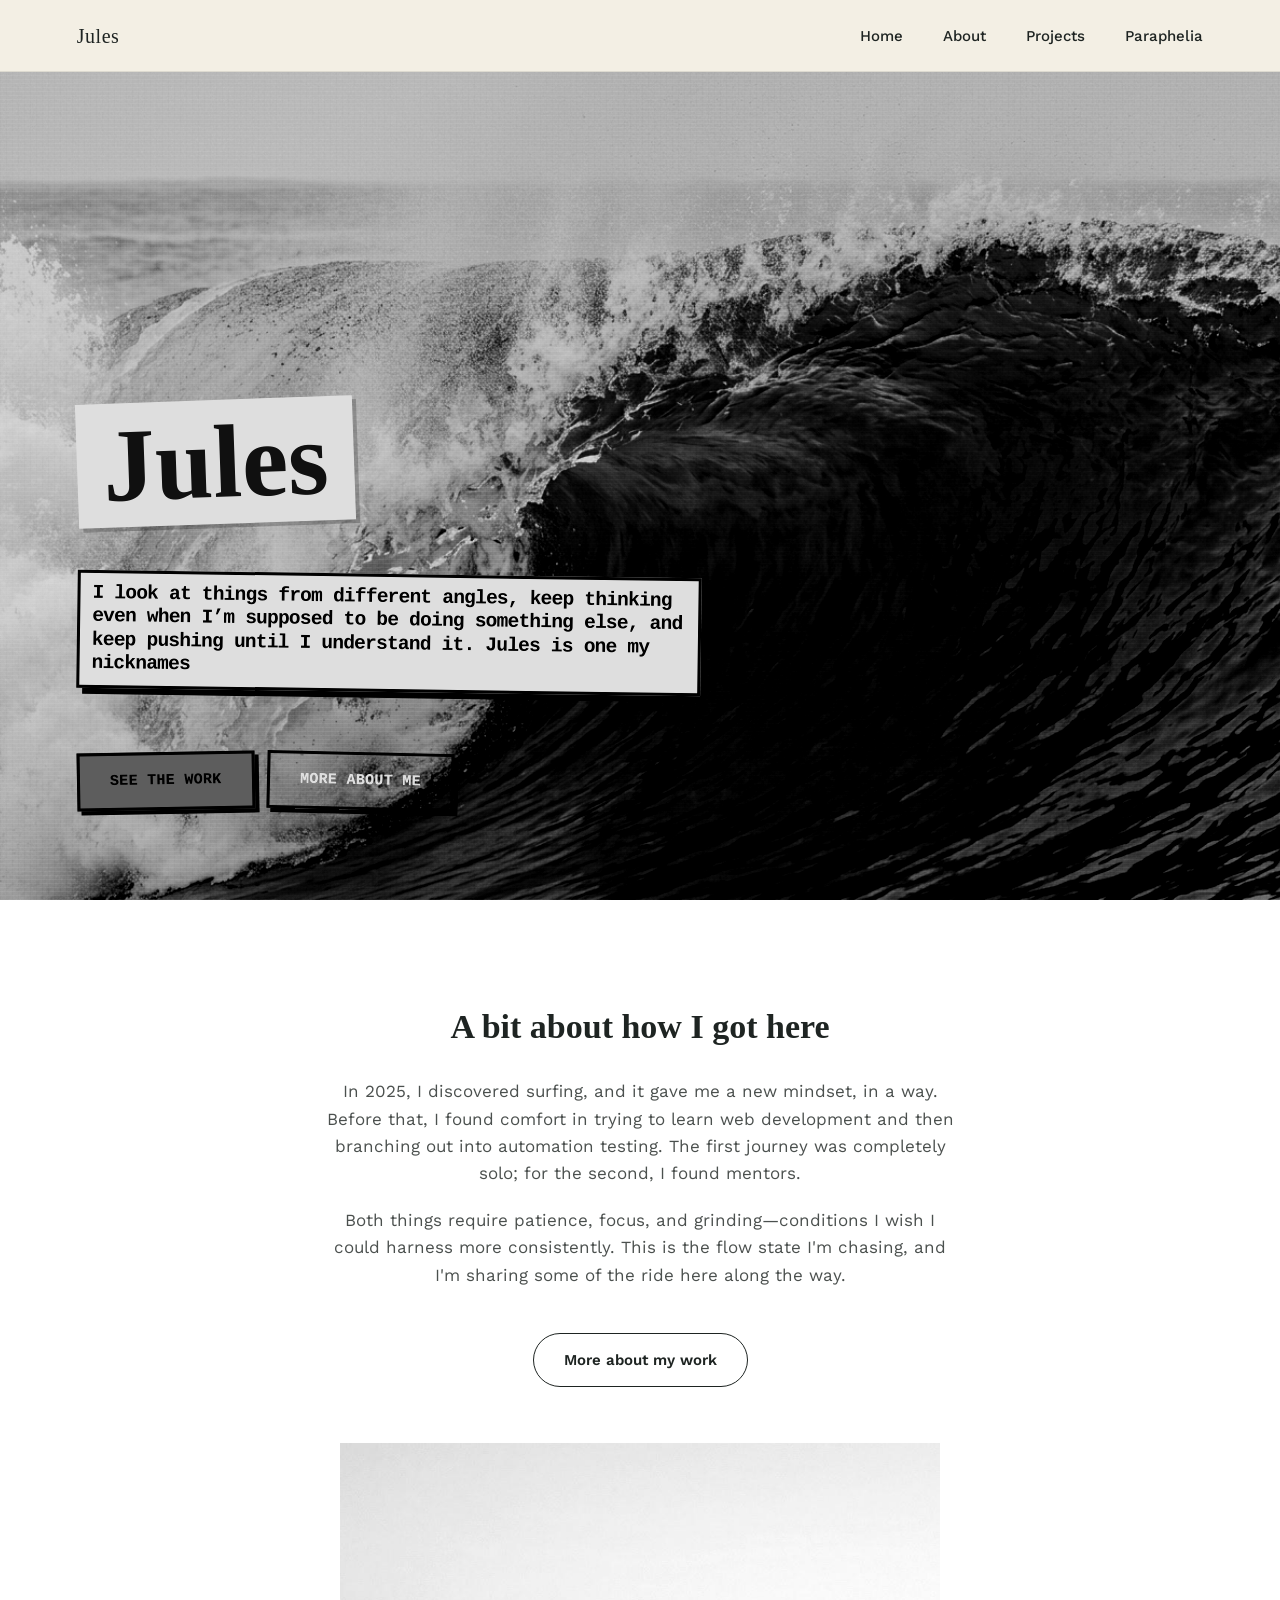
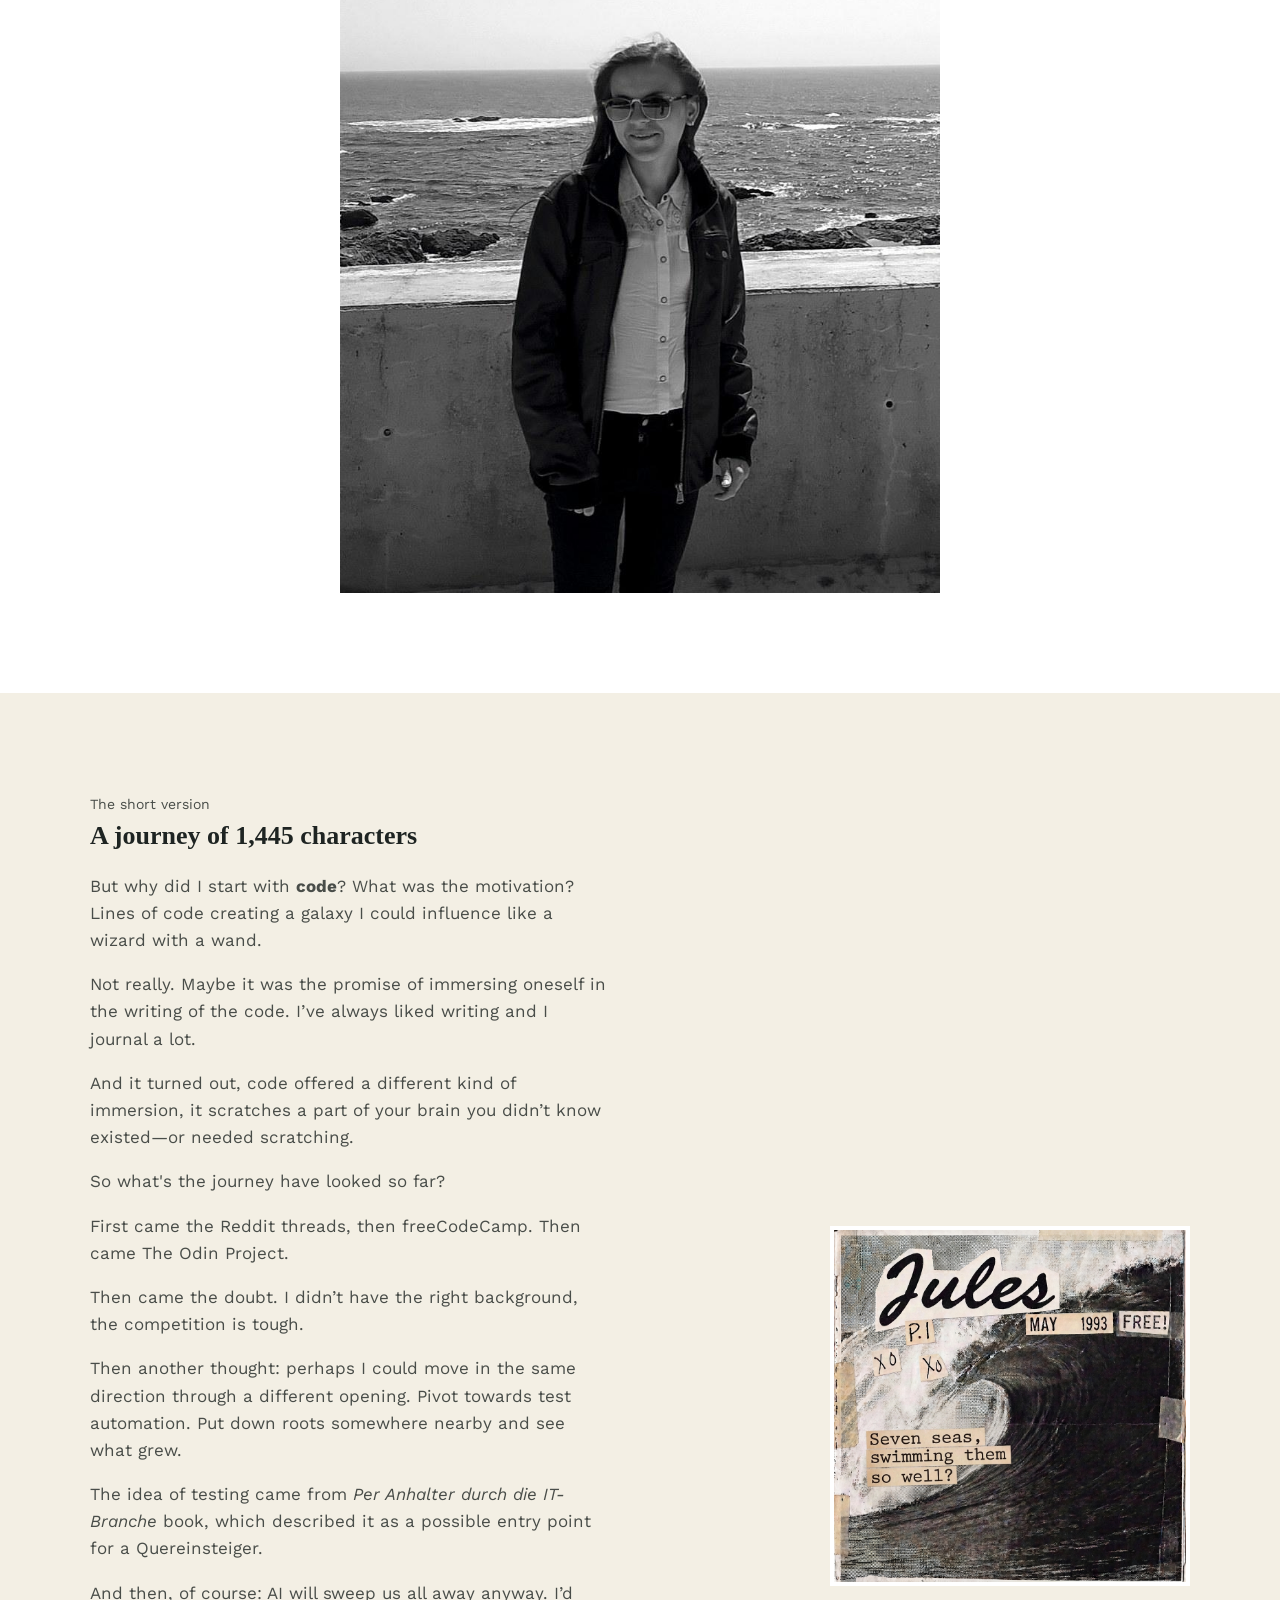
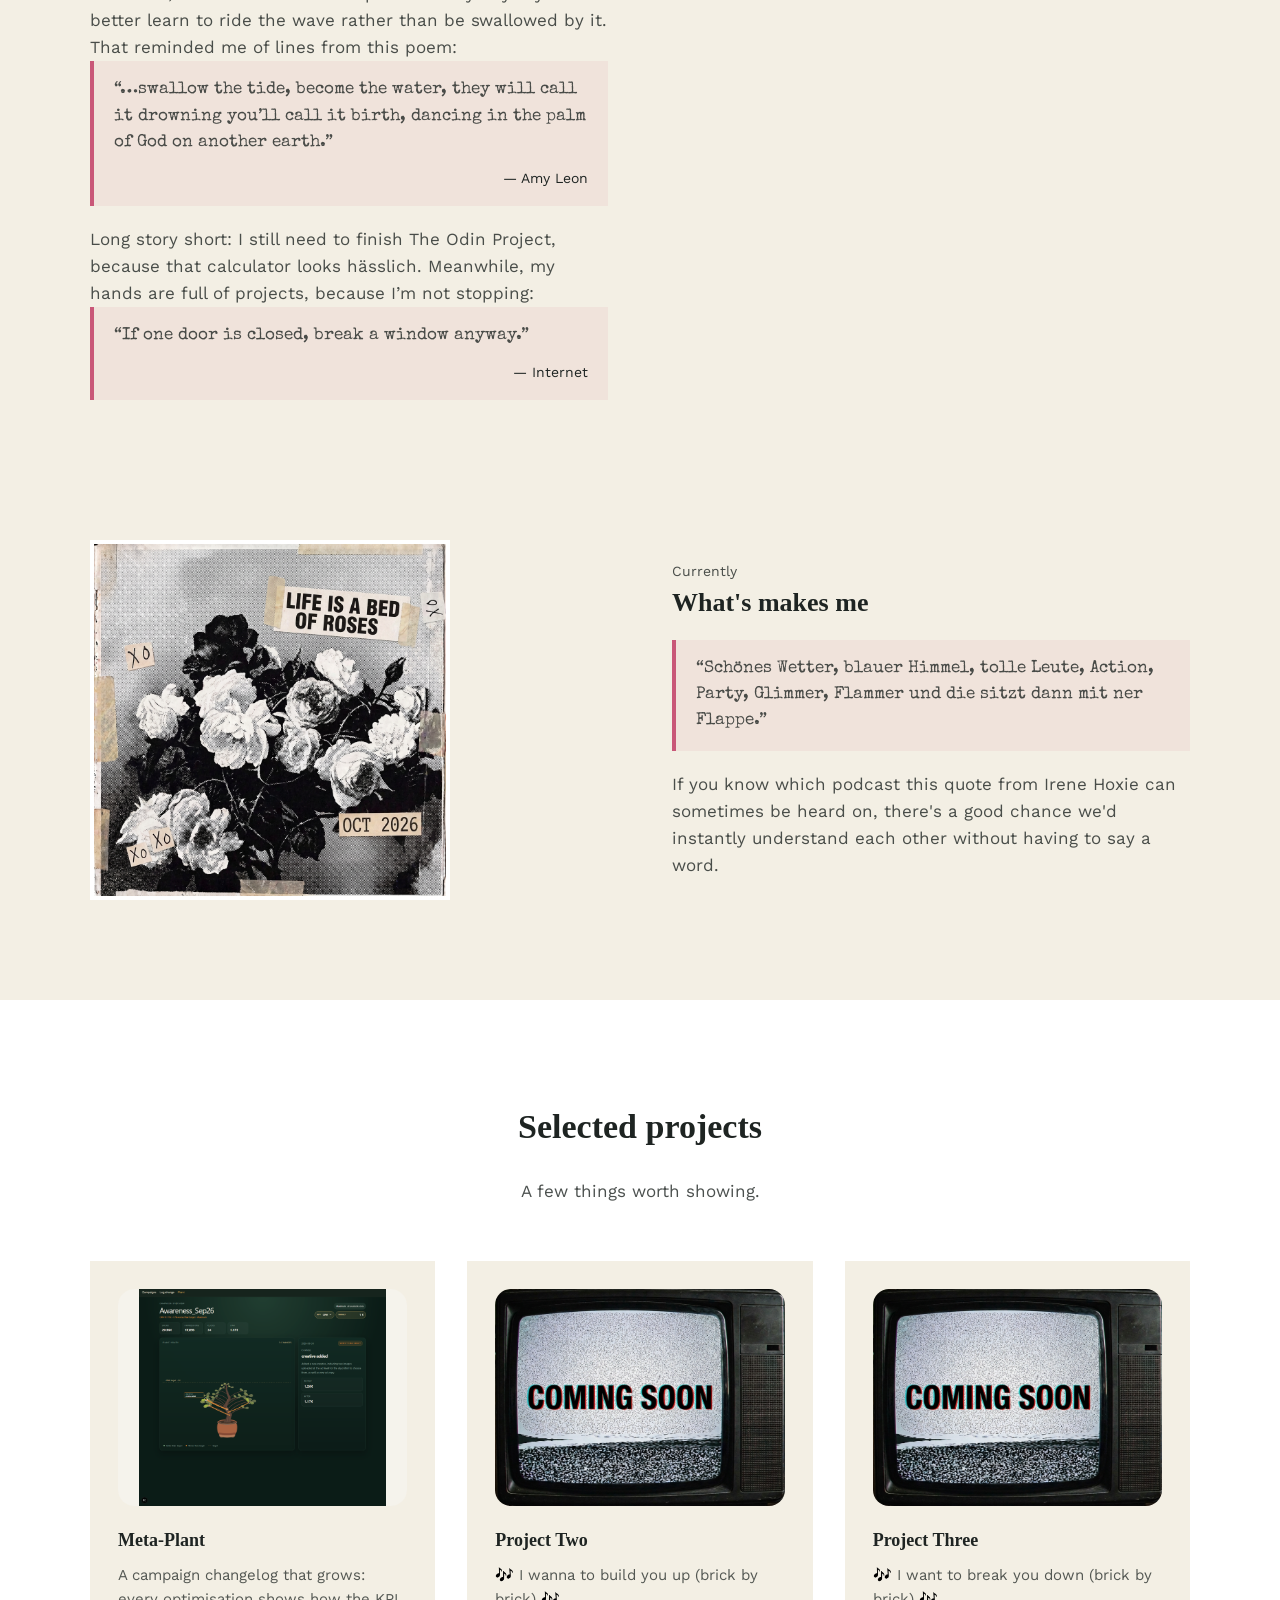
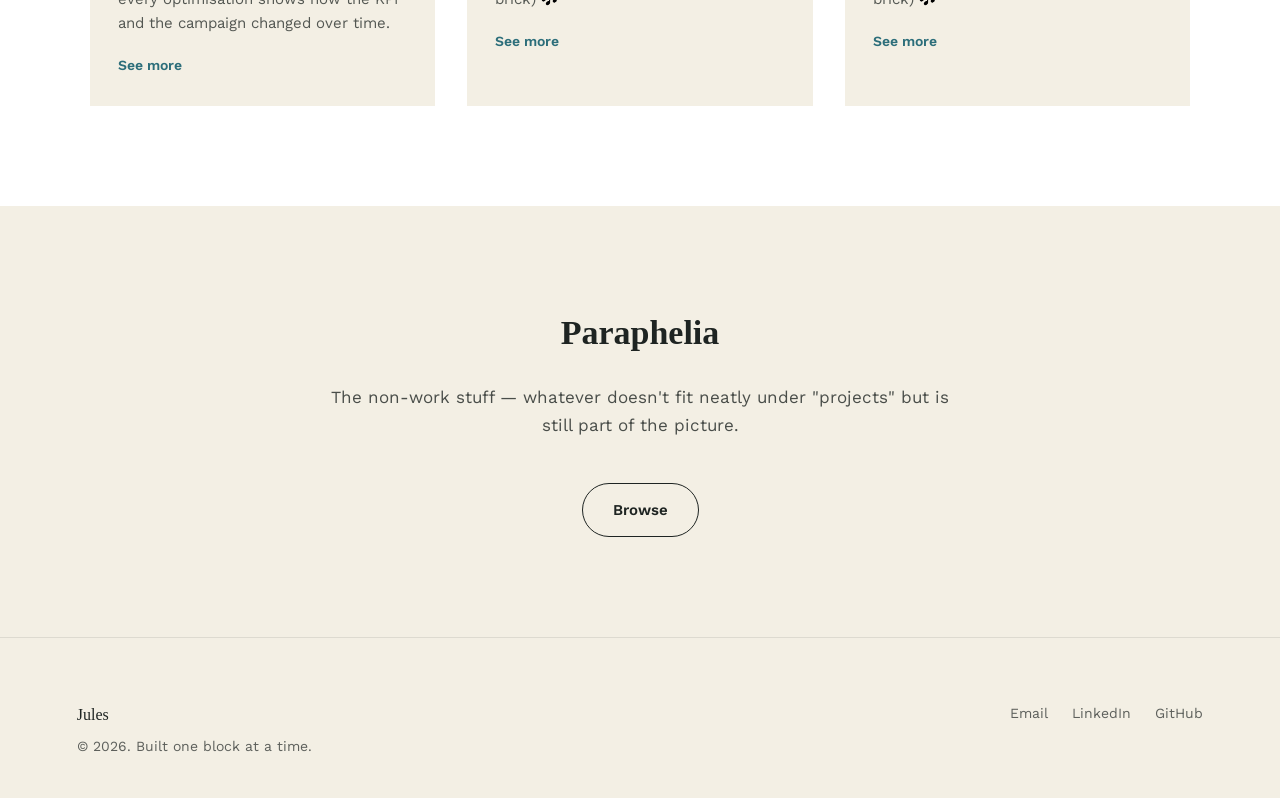
==== commit eaa02046: "Improve portfolio copy and case note Co-authored-by: Copilot <223556219+Copilot@users.noreply.github" ====
--- a/index.html
+++ b/index.html
@@ -24,7 +24,7 @@
   <section class="hero" id="home">
     <div class="hero__inner">
       <div class="zine-headline"><h1>Jules</h1></div>
-      <div class="zine-body">I look at things from different angles, keep thinking even when I’m supposed to be doing something else, and keep pushing until I understand it
+      <div class="zine-body">I look at things from different angles, keep thinking even when I’m supposed to be doing something else, and keep pushing until I understand it. Jules is one my nicknames
 </div>
       <div class="hero__actions">
         <a href="#projects" class="btn btn--primary">See the work</a>
@@ -113,7 +113,7 @@
           <img src="images/very%20soon.png" alt="Project Two preview">
         </div>
         <h4>Project Two</h4>
-        <p><span class="emoji--music">🎶</span> I wanna to build you up (brick by brick <span class="emoji--music">🎶</span></p>
+        <p><span class="emoji--music">🎶</span> I wanna to build you up (brick by brick) <span class="emoji--music">🎶</span></p>
         <a href="#">See more</a>
       </div>
       <div class="card">
--- a/css/styles.css
+++ b/css/styles.css
@@ -673,6 +673,10 @@
     color: rgba(30,36,34,0.65);
     font-size: 14px;
     text-align: center;
+  }
+
+  .case-section .case-note {
+    text-align: left;
   }
 
   .profile-head {
